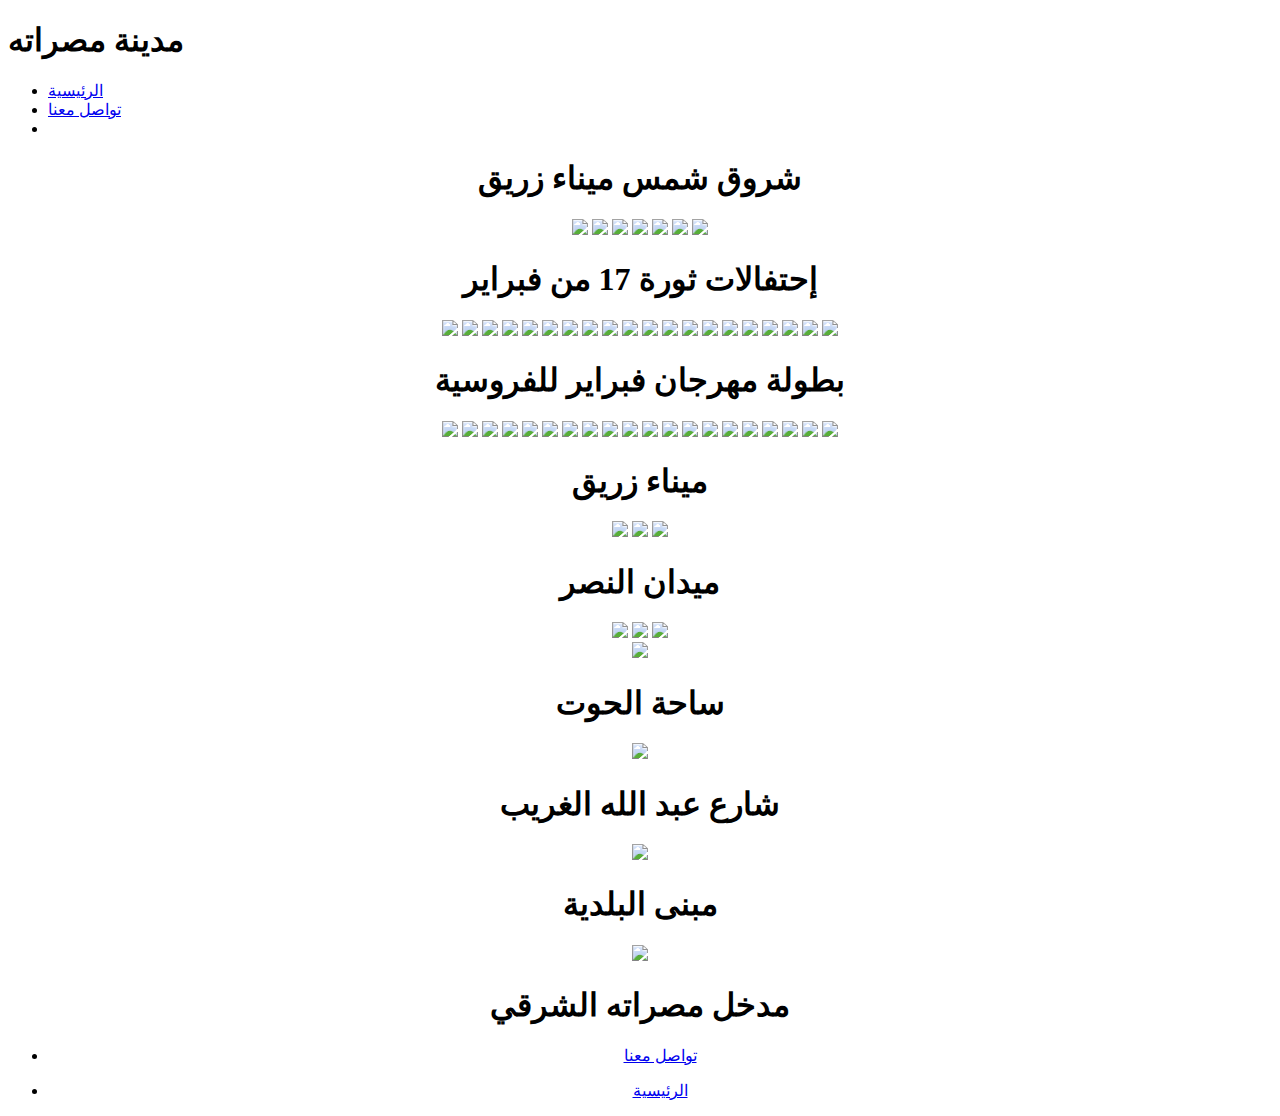
==== html/PhotoGallery.html @ b7be2415 "Update PhotoGallery.html" ====
<!DOCTYPE html>
<html lang="en">
<head>
    <meta charset="UTF-8">
    <meta http-equiv="X-UA-Compatible" content="IE=edge">
    <meta name="viewport" content="width=device-width, initial-scale=1.0">
    <title>Document</title>
    <link rel="stylesheet" href="../css/style2.css">
    <link rel="stylesheet" href="../css/all.min.css">
    <link rel="stylesheet" href="../css/lightbox.min.css">
    <script src="../js/lightbox-plus-jquery.min.js"></script>
</head>
<body>
    <div class="main">
        <nav class="navbar">
            <div class="maisrata">
                <h1>مدينة مصراته</h1>
            </div>
            <div class="nav-link">
                <ul>
                    <li><a href="../index.html">الرئيسية</a></li>
                    <li><a href="./ContactUs.html">تواصل معنا</a></li>
                    <li class="active"><a href="#" style="color: white;">معرض الصور</a></li>
                    <a href="#"><i class="fas fa-bars"></i></a>
                </ul>
            </div>
            


            <center>
            <h1 class="title">شروق شمس ميناء زريق</h1>
            <div class="galary">
                <a href="../images/Sunrise/photo1.JPG" data-lightbox="mygalary"><img src="../images/Sunrise/photo1-small.png"></a>
                <a href="../images/Sunrise/photo2.JPG" data-lightbox="mygalary"><img src="../images/Sunrise/photo2-small.png"></a>
                <a href="../images/Sunrise/photo3.JPG" data-lightbox="mygalary"><img src="../images/Sunrise/photo3-small.png"></a>
                <a href="../images/Sunrise/photo4.JPG" data-lightbox="mygalary"><img src="../images/Sunrise/photo4-small.png"></a>
                <a href="../images/Sunrise/photo5.JPG" data-lightbox="mygalary"><img src="../images/Sunrise/photo5-small.png"></a>
                <a href="../images/Sunrise/photo6.JPG" data-lightbox="mygalary"><img src="../images/Sunrise/photo6-small.png"></a>
                <a href="../images/Sunrise/photo7.JPG" data-lightbox="mygalary"><img src="../images/Sunrise/photo7-small.png"></a>

            <h1 class="title">إحتفالات ثورة 17 من فبراير</h1>
            <div class="galary">
                <a href="../images/February/photo1.JPG" data-lightbox="mygalary"><img src="../images/February/photo1-small.png"></a>
                <a href="../images/February/photo2.JPG" data-lightbox="mygalary"><img src="../images/February/photo2-small.png"></a>
                <a href="../images/February/photo3.JPG" data-lightbox="mygalary"><img src="../images/February/photo3-small.png"></a>
                <a href="../images/February/photo4.JPG" data-lightbox="mygalary"><img src="../images/February/photo4-small.png"></a>
                <a href="../images/February/photo5.JPG" data-lightbox="mygalary"><img src="../images/February/photo5-small.png"></a>
                <a href="../images/February/photo6.JPG" data-lightbox="mygalary"><img src="../images/February/photo6-small.png"></a>
                <a href="../images/February/photo7.JPG" data-lightbox="mygalary"><img src="../images/February/photo7-small.png"></a>
                <a href="../images/February/photo8.JPG" data-lightbox="mygalary"><img src="../images/February/photo8-small.png"></a>
                <a href="../images/February/photo9.JPG" data-lightbox="mygalary"><img src="../images/February/photo9.JPG"></a>
                <a href="../images/February/photo10.JPG" data-lightbox="mygalary"><img src="../images/February/photo10-small.png"></a>
                <a href="../images/February/photo11.JPG" data-lightbox="mygalary"><img src="../images/February/photo11-small.png"></a>
                <a href="../images/February/photo12.JPG" data-lightbox="mygalary"><img src="../images/February/photo12-small.png"></a>
                <a href="../images/February/photo13.JPG" data-lightbox="mygalary"><img src="../images/February/photo13-small.png"></a>
                <a href="../images/February/photo14.JPG" data-lightbox="mygalary"><img src="../images/February/photo14-small.png"></a>
                <a href="../images/February/photo15.JPG" data-lightbox="mygalary"><img src="../images/February/photo15-small.png"></a>
                <a href="../images/February/photo16.JPG" data-lightbox="mygalary"><img src="../images/February/photo16-small.png"></a>
                <a href="../images/February/photo17.JPG" data-lightbox="mygalary"><img src="../images/February/photo17-small.png"></a>
                <a href="../images/February/photo18.JPG" data-lightbox="mygalary"><img src="../images/February/photo18-small.png"></a>
                <a href="../images/February/photo19.JPG" data-lightbox="mygalary"><img src="../images/February/photo19-small.png"></a>
                <a href="../images/February/photo20.JPG" data-lightbox="mygalary"><img src="../images/February/photo20-small.png"></a>

               


            <h1 class="title">بطولة مهرجان فبراير للفروسية</h1>
            <div class="galary">
                <a href="../images/Horses/photo1.JPG" data-lightbox="mygalary"><img src="../images/Horses/photo1-small.png"></a>
                <a href="../images/Horses/photo2.JPG" data-lightbox="mygalary"><img src="../images/Horses/photo2-small.png"></a>
                <a href="../images/Horses/photo3.JPG" data-lightbox="mygalary"><img src="../images/Horses/photo3-small.png"></a>
                <a href="../images/Horses/photo4.JPG" data-lightbox="mygalary"><img src="../images/Horses/photo4-small.png"></a>
                <a href="../images/Horses/photo5.JPG" data-lightbox="mygalary"><img src="../images/Horses/photo5-small.png"></a>
                <a href="../images/Horses/photo6.JPG" data-lightbox="mygalary"><img src="../images/Horses/photo6-small.png"></a>
                <a href="../images/Horses/photo7.JPG" data-lightbox="mygalary"><img src="../images/Horses/photo7-small.png"></a>
                <a href="../images/Horses/photo8.JPG" data-lightbox="mygalary"><img src="../images/Horses/photo8-small.png"></a>
                <a href="../images/Horses/photo9.JPG" data-lightbox="mygalary"><img src="../images/Horses/photo9-small.png"></a>
                <a href="../images/Horses/photo10.JPG" data-lightbox="mygalary"><img src="../images/Horses/photo10-small.png"></a>
                <a href="../images/Horses/photo11.JPG" data-lightbox="mygalary"><img src="../images/Horses/photo11-small.png"></a>
                <a href="../images/Horses/photo12.JPG" data-lightbox="mygalary"><img src="../images/Horses/photo12-small.png"></a>
                <a href="../images/Horses/photo13.JPG" data-lightbox="mygalary"><img src="../images/Horses/photo13-small.png"></a>
                <a href="../images/Horses/photo14.JPG" data-lightbox="mygalary"><img src="../images/Horses/photo14-small.png"></a>
                <a href="../images/Horses/photo15.JPG" data-lightbox="mygalary"><img src="../images/Horses/photo15-small.png"></a>
                <a href="../images/Horses/photo16.JPG" data-lightbox="mygalary"><img src="../images/Horses/photo16-small.png"></a>
                <a href="../images/Horses/photo17.JPG" data-lightbox="mygalary"><img src="../images/Horses/photo17-small.png"></a>
                <a href="../images/Horses/photo18.JPG" data-lightbox="mygalary"><img src="../images/Horses/photo18-small.png"></a>
                <a href="../images/Horses/photo19.JPG" data-lightbox="mygalary"><img src="../images/Horses/photo19-small.png"></a>
                <a href="../images/Horses/photo10.JPG" data-lightbox="mygalary"><img src="../images/Horses/photo20-small.png"></a>
                

              


                <h1 class="title">ميناء زريق</h1>
            <div class="galary">
                <a href="../images/Zureik/photo1.JPG" data-lightbox="mygalary"><img src="../images/Zureik/photo1-small.png"></a>
                <a href="../images/Zureik/photo2.JPG" data-lightbox="mygalary"><img src="../images/Zureik/photo2-small.png"></a>
                <a href="../images/Zureik/photo3.JPG" data-lightbox="mygalary"><img src="../images/Zureik/photo3-small.png"></a>
                

                <h1 class="title">ميدان النصر</h1>
            <div class="galary">
                <a href="../images/midan alnasr/photo1.JPG" data-lightbox="mygalary"><img src="../images/midan alnasr/photo1-small.png"></a>
                <a href="../images/midan alnasr/photo2.JPG" data-lightbox="mygalary"><img src="../images/midan alnasr/photo2-small.png"></a>
                <a href="../images/midan alnasr/photo3.JPG" data-lightbox="mygalary"><img src="../images/midan alnasr/photo3-small.png"></a>
                


            <div class="galary2">
                <div class="card">
                <a href="../images/Other photos/photo1.JPG" data-lightbox="mygalary"><img src="../images/Other photos/photo1-small.png"></a>
                <h1 class="text">ساحة الحوت</h1>
                </div>
                <div class="card">
                    <a href="../images/Other photos/photo2.JPG" data-lightbox="mygalary"><img src="../images/Other photos/photo2-small.png"></a>
                <h1 class="text">شارع عبد الله الغريب</h1>
                </div>
                <div class="card">
                    <a href="../images/Other photos/photo3.JPG" data-lightbox="mygalary"><img src="../images/Other photos/photo3-small.png"></a>
                <h1 class="text">مبنى البلدية</h1>
                </div>
                <div class="card">
                <a href="../images/Other photos/photo4.JPG" data-lightbox="mygalary"><img src="../images/Other photos/photo4-small.png"></a>
                <h1 class="text">مدخل مصراته الشرقي</h1>
                </div>
                </div>
            </center>







            <center>
            <div class="hypertext">
                <ul>
                    <li>
                        <a href="./ContactUs.html">
                            <i class="fas fa-comments"></i>
                            <p>تواصل معنا</p>
                        </a>
                    </li>
                    <li>
                        <a href="../index.html">
                            <i class="fas fa-home"></i>
                            <p>الرئيسية</p>
                        </a>
                    </li>
                </ul>

            </div>
        </center>
            </div>

        </nav>

    </div>
</body>
</html>
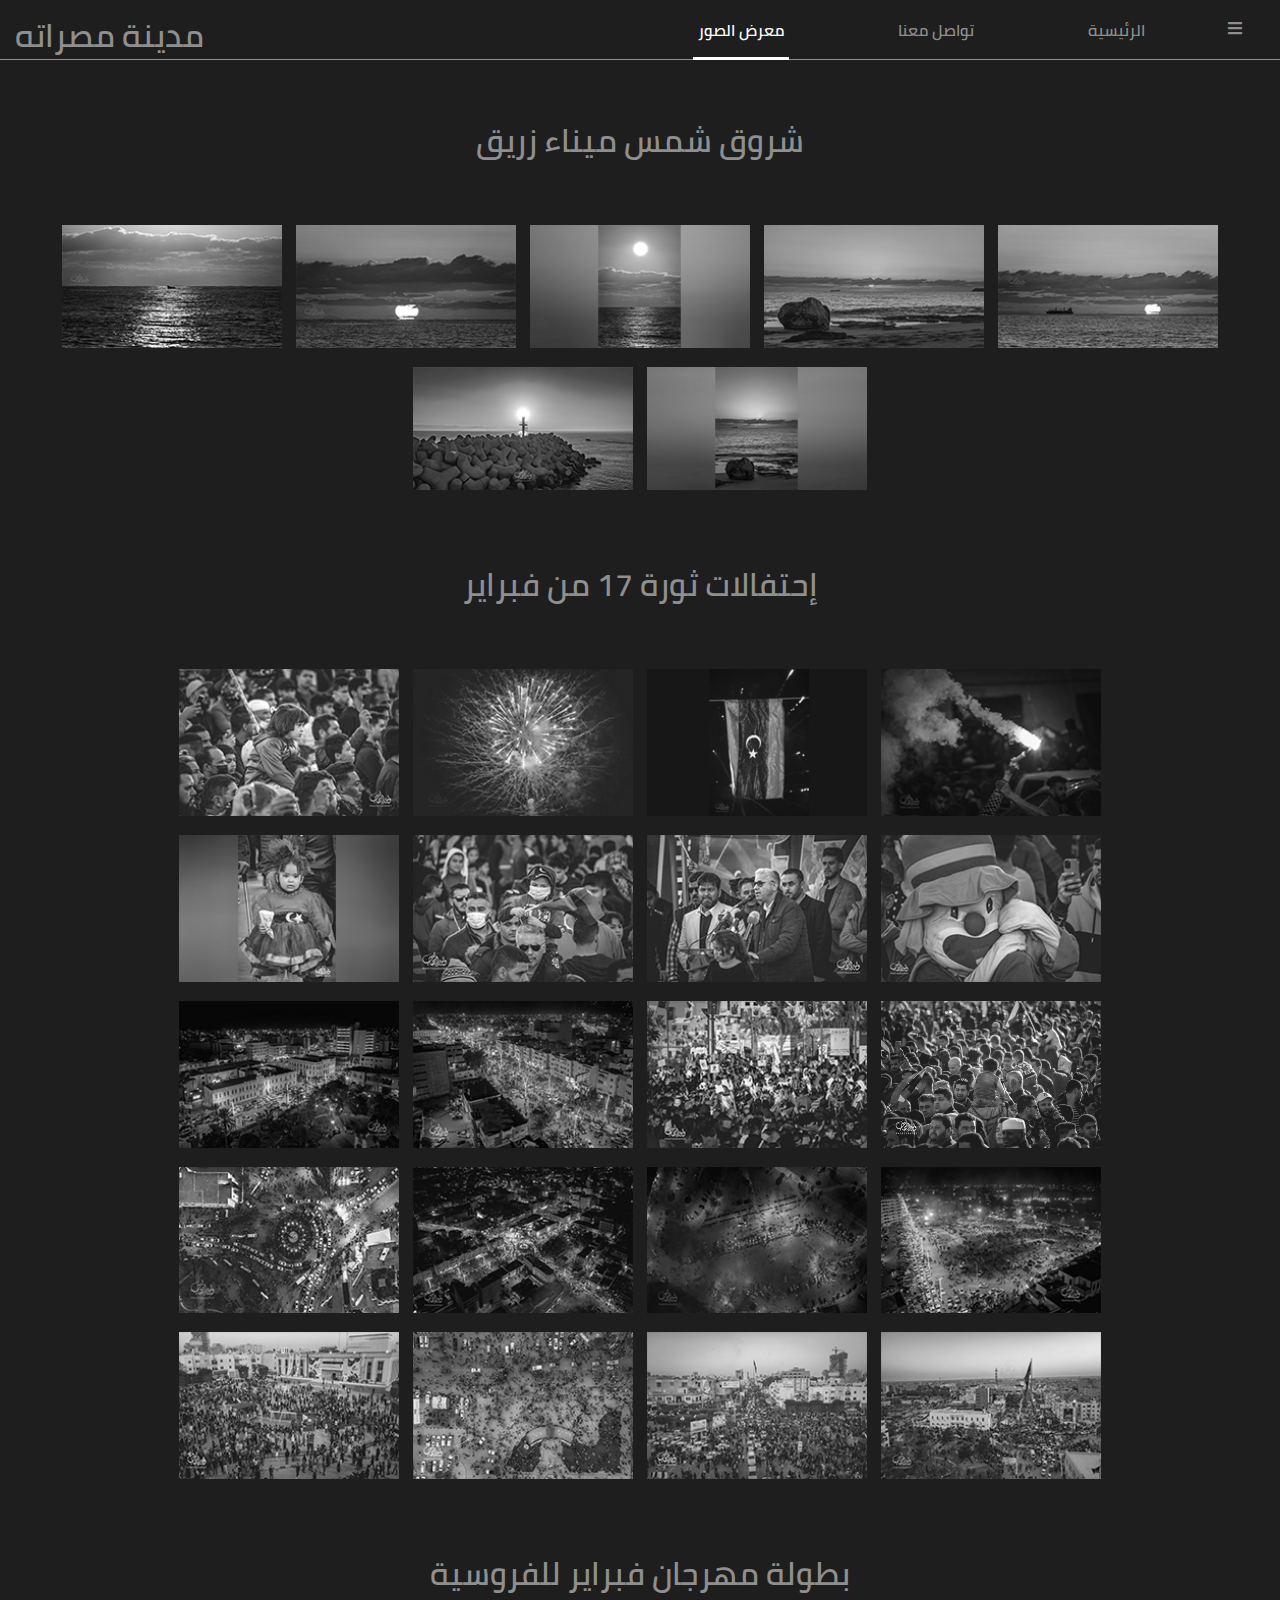
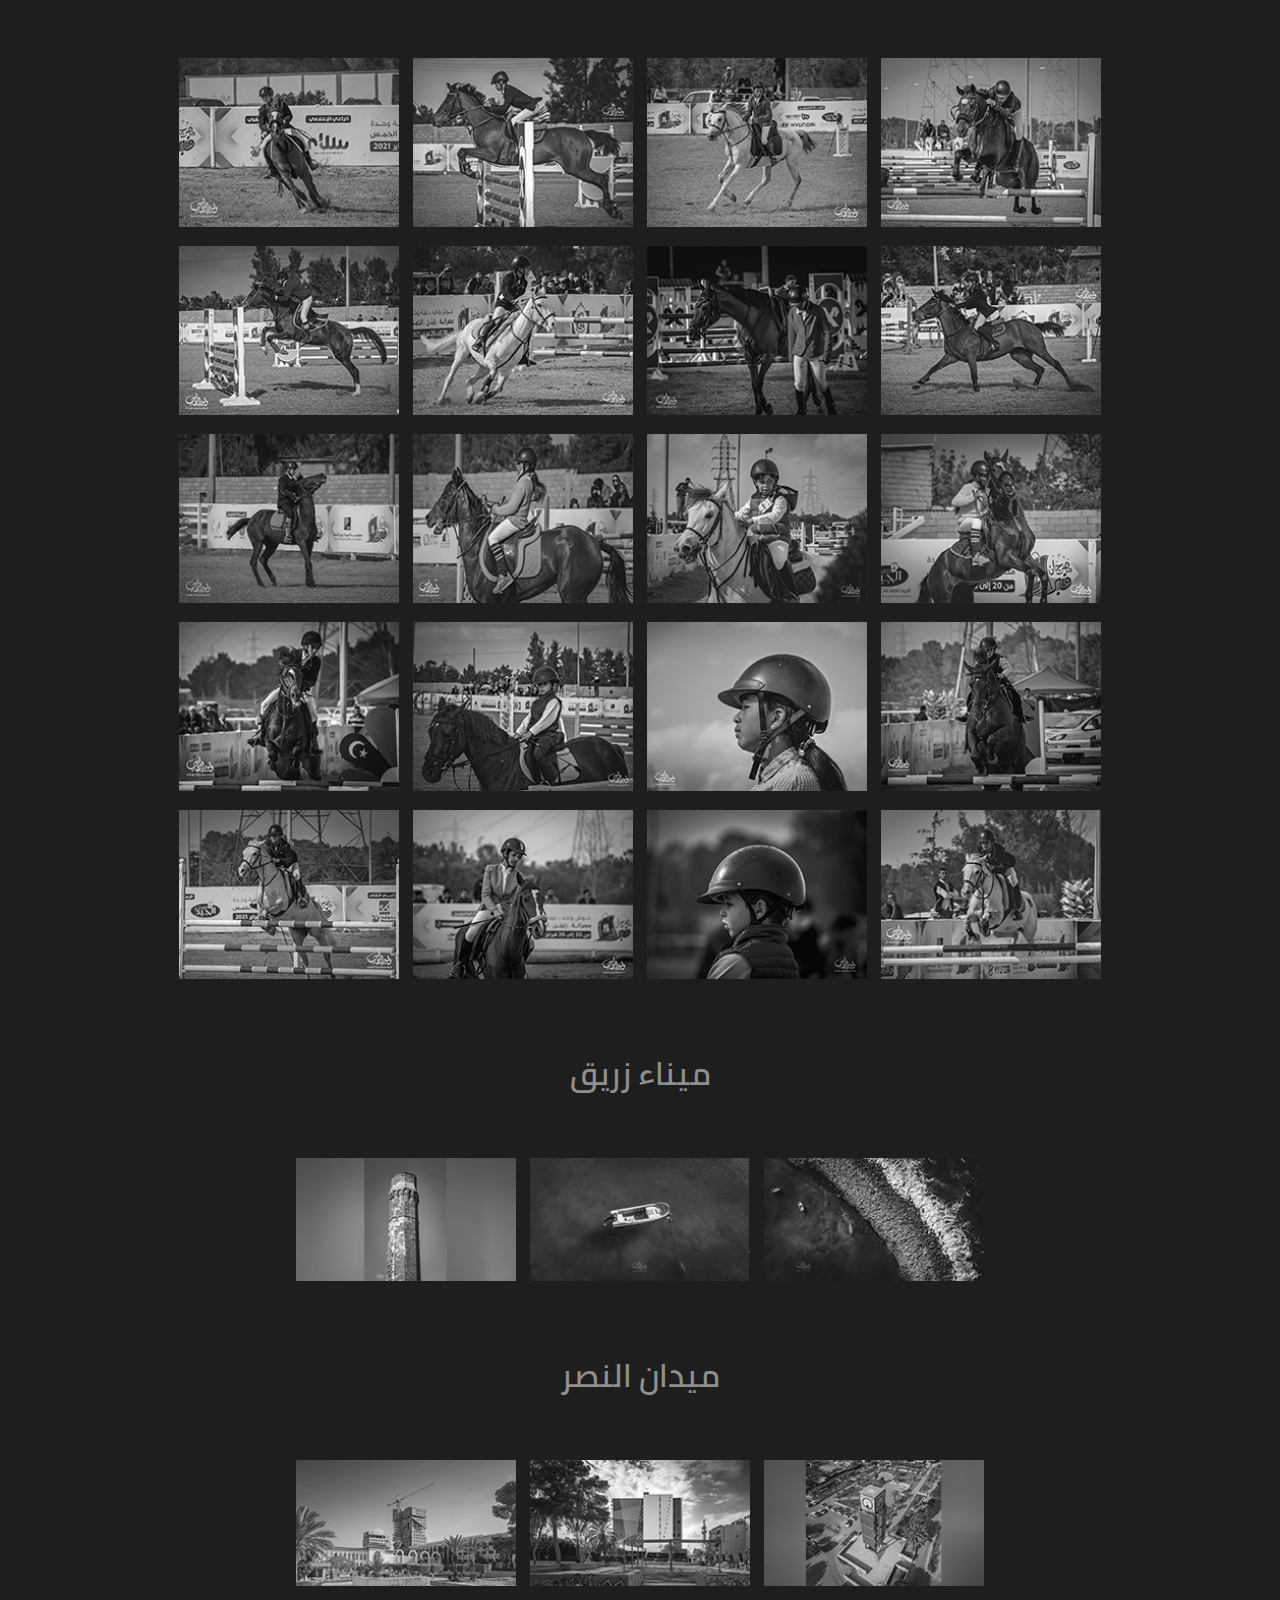
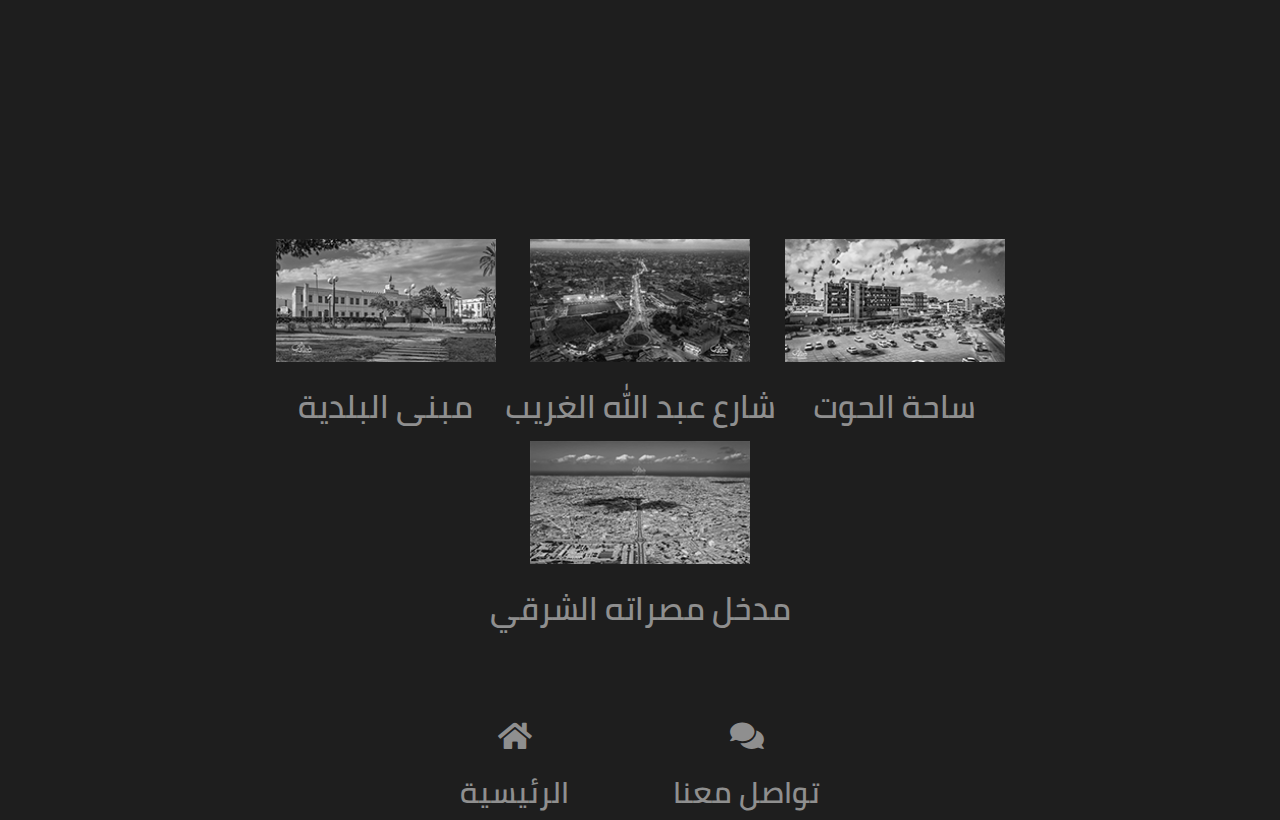
==== commit b274c7ff: "create html" ====
--- a/html/PhotoGallery.html
+++ b/html/PhotoGallery.html
@@ -18,7 +18,7 @@
             </div>
             <div class="nav-link">
                 <ul>
-                    <li><a href="../index.html">الرئيسية</a></li>
+                    <li><a href="../HomePage.html">الرئيسية</a></li>
                     <li><a href="./ContactUs.html">تواصل معنا</a></li>
                     <li class="active"><a href="#" style="color: white;">معرض الصور</a></li>
                     <a href="#"><i class="fas fa-bars"></i></a>
@@ -142,7 +142,7 @@
                         </a>
                     </li>
                     <li>
-                        <a href="../index.html">
+                        <a href="../HomePage.html">
                             <i class="fas fa-home"></i>
                             <p>الرئيسية</p>
                         </a>
@@ -157,4 +157,4 @@
 
     </div>
 </body>
-</html>
+</html>--- a/css/style2.css
+++ b/css/style2.css
@@ -0,0 +1,144 @@
+/* استيراد الخطوط وتعريفها */
+@font-face {
+    font-family: font1;
+    src: url(../fonts/Cairo-SemiBold.ttf);
+}
+
+@font-face {
+    font-family: font2;
+    src: url(../fonts/Khalid\ Art\ Bold.ttf);
+}
+
+/* اعدادات افتراضية لكل العناصر */
+
+* {
+    box-sizing: border-box;
+    margin: 0;
+    padding: 0;
+    direction: rtl;
+    font-family: font1;
+    box-sizing: border-box;
+ 
+}
+
+/* خلفية الصفحة ولون الخط الافتراضي */
+
+body{
+    background-color: #1e1e1e;
+    color: #8f8f8f;
+}
+
+
+.main{
+    position: relative;
+}
+
+.navbar{
+    width: 100%;
+    height: 60px;
+    border-bottom: 1px solid #8f8f8f;
+}
+
+.maisrata{
+    float: left;
+    margin:  5px 0 0 15px;
+    z-index: 2;
+}
+
+.nav-link{
+    flex: 1;
+}
+
+.nav-link ul li{
+    display: inline-block;
+    list-style: none;
+    padding: 15px 5px;
+    margin: 0 50px;
+    position: relative;
+    right: 80px;
+}
+
+.nav-link ul li a{
+    text-decoration: none;
+    color: #8f8f8f;
+}
+
+.nav-link ul li::after{
+content: '';
+width: 100%;
+height: 3px;
+background: transparent;
+position: absolute;
+bottom: 0;
+left: 0;
+}
+
+.nav-link ul li:hover:after{
+    background: #fff;
+}
+
+.nav-link ul li a:hover{
+   color: #fff;
+}
+
+.active::after{
+    background: #fff !important;
+}
+
+
+.fas.fa-bars{
+    color: #8f8f8f;
+    position: absolute;
+    right: 3%;
+    margin-top: 1.6%;
+}
+
+
+.galary{
+    margin: 10px 50px;
+}
+
+.galary img{
+    width: 230px;
+    padding: 5px;
+    filter: grayscale(100%);
+    transition: 1s;
+}
+
+.galary img:hover{
+    filter: grayscale(0%);
+    transform: scale(1.1);
+}
+
+.title{
+    margin: 50px 0 50px 0 ;
+}
+
+.hypertext ul li{
+    display: inline-block;
+    list-style: none;
+    margin: 0 50px;
+    font-size: 30px;
+}
+
+.hypertext{
+    margin-top: 70px;
+}
+.hypertext ul li a{
+    text-decoration: none;
+    color: #8f8f8f;
+}
+
+.hypertext ul li a:hover{
+    color: #fff;
+}
+
+
+.card{
+    display: inline-block;
+
+}
+
+.galary2{
+    margin: 30% 0 5% 0;
+}--- a/css/all.min.css
+++ b/css/all.min.css
@@ -0,0 +1,5 @@
+/*!
+ * Font Awesome Free 5.15.3 by @fontawesome - https://fontawesome.com
+ * License - https://fontawesome.com/license/free (Icons: CC BY 4.0, Fonts: SIL OFL 1.1, Code: MIT License)
+ */
+.fa,.fab,.fad,.fal,.far,.fas{-moz-osx-font-smoothing:grayscale;-webkit-font-smoothing:antialiased;display:inline-block;font-style:normal;font-variant:normal;text-rendering:auto;line-height:1}.fa-lg{font-size:1.33333em;line-height:.75em;vertical-align:-.0667em}.fa-xs{font-size:.75em}.fa-sm{font-size:.875em}.fa-1x{font-size:1em}.fa-2x{font-size:2em}.fa-3x{font-size:3em}.fa-4x{font-size:4em}.fa-5x{font-size:5em}.fa-6x{font-size:6em}.fa-7x{font-size:7em}.fa-8x{font-size:8em}.fa-9x{font-size:9em}.fa-10x{font-size:10em}.fa-fw{text-align:center;width:1.25em}.fa-ul{list-style-type:none;margin-left:2.5em;padding-left:0}.fa-ul>li{position:relative}.fa-li{left:-2em;position:absolute;text-align:center;width:2em;line-height:inherit}.fa-border{border:.08em solid #eee;border-radius:.1em;padding:.2em .25em .15em}.fa-pull-left{float:left}.fa-pull-right{float:right}.fa.fa-pull-left,.fab.fa-pull-left,.fal.fa-pull-left,.far.fa-pull-left,.fas.fa-pull-left{margin-right:.3em}.fa.fa-pull-right,.fab.fa-pull-right,.fal.fa-pull-right,.far.fa-pull-right,.fas.fa-pull-right{margin-left:.3em}.fa-spin{-webkit-animation:fa-spin 2s linear infinite;animation:fa-spin 2s linear infinite}.fa-pulse{-webkit-animation:fa-spin 1s steps(8) infinite;animation:fa-spin 1s steps(8) infinite}@-webkit-keyframes fa-spin{0%{-webkit-transform:rotate(0deg);transform:rotate(0deg)}to{-webkit-transform:rotate(1turn);transform:rotate(1turn)}}@keyframes fa-spin{0%{-webkit-transform:rotate(0deg);transform:rotate(0deg)}to{-webkit-transform:rotate(1turn);transform:rotate(1turn)}}.fa-rotate-90{-ms-filter:"progid:DXImageTransform.Microsoft.BasicImage(rotation=1)";-webkit-transform:rotate(90deg);transform:rotate(90deg)}.fa-rotate-180{-ms-filter:"progid:DXImageTransform.Microsoft.BasicImage(rotation=2)";-webkit-transform:rotate(180deg);transform:rotate(180deg)}.fa-rotate-270{-ms-filter:"progid:DXImageTransform.Microsoft.BasicImage(rotation=3)";-webkit-transform:rotate(270deg);transform:rotate(270deg)}.fa-flip-horizontal{-ms-filter:"progid:DXImageTransform.Microsoft.BasicImage(rotation=0, mirror=1)";-webkit-transform:scaleX(-1);transform:scaleX(-1)}.fa-flip-vertical{-webkit-transform:scaleY(-1);transform:scaleY(-1)}.fa-flip-both,.fa-flip-horizontal.fa-flip-vertical,.fa-flip-vertical{-ms-filter:"progid:DXImageTransform.Microsoft.BasicImage(rotation=2, mirror=1)"}.fa-flip-both,.fa-flip-horizontal.fa-flip-vertical{-webkit-transform:scale(-1);transform:scale(-1)}:root .fa-flip-both,:root .fa-flip-horizontal,:root .fa-flip-vertical,:root .fa-rotate-90,:root .fa-rotate-180,:root .fa-rotate-270{-webkit-filter:none;filter:none}.fa-stack{display:inline-block;height:2em;line-height:2em;position:relative;vertical-align:middle;width:2.5em}.fa-stack-1x,.fa-stack-2x{left:0;position:absolute;text-align:center;width:100%}.fa-stack-1x{line-height:inherit}.fa-stack-2x{font-size:2em}.fa-inverse{color:#fff}.fa-500px:before{content:"\f26e"}.fa-accessible-icon:before{content:"\f368"}.fa-accusoft:before{content:"\f369"}.fa-acquisitions-incorporated:before{content:"\f6af"}.fa-ad:before{content:"\f641"}.fa-address-book:before{content:"\f2b9"}.fa-address-card:before{content:"\f2bb"}.fa-adjust:before{content:"\f042"}.fa-adn:before{content:"\f170"}.fa-adversal:before{content:"\f36a"}.fa-affiliatetheme:before{content:"\f36b"}.fa-air-freshener:before{content:"\f5d0"}.fa-airbnb:before{content:"\f834"}.fa-algolia:before{content:"\f36c"}.fa-align-center:before{content:"\f037"}.fa-align-justify:before{content:"\f039"}.fa-align-left:before{content:"\f036"}.fa-align-right:before{content:"\f038"}.fa-alipay:before{content:"\f642"}.fa-allergies:before{content:"\f461"}.fa-amazon:before{content:"\f270"}.fa-amazon-pay:before{content:"\f42c"}.fa-ambulance:before{content:"\f0f9"}.fa-american-sign-language-interpreting:before{content:"\f2a3"}.fa-amilia:before{content:"\f36d"}.fa-anchor:before{content:"\f13d"}.fa-android:before{content:"\f17b"}.fa-angellist:before{content:"\f209"}.fa-angle-double-down:before{content:"\f103"}.fa-angle-double-left:before{content:"\f100"}.fa-angle-double-right:before{content:"\f101"}.fa-angle-double-up:before{content:"\f102"}.fa-angle-down:before{content:"\f107"}.fa-angle-left:before{content:"\f104"}.fa-angle-right:before{content:"\f105"}.fa-angle-up:before{content:"\f106"}.fa-angry:before{content:"\f556"}.fa-angrycreative:before{content:"\f36e"}.fa-angular:before{content:"\f420"}.fa-ankh:before{content:"\f644"}.fa-app-store:before{content:"\f36f"}.fa-app-store-ios:before{content:"\f370"}.fa-apper:before{content:"\f371"}.fa-apple:before{content:"\f179"}.fa-apple-alt:before{content:"\f5d1"}.fa-apple-pay:before{content:"\f415"}.fa-archive:before{content:"\f187"}.fa-archway:before{content:"\f557"}.fa-arrow-alt-circle-down:before{content:"\f358"}.fa-arrow-alt-circle-left:before{content:"\f359"}.fa-arrow-alt-circle-right:before{content:"\f35a"}.fa-arrow-alt-circle-up:before{content:"\f35b"}.fa-arrow-circle-down:before{content:"\f0ab"}.fa-arrow-circle-left:before{content:"\f0a8"}.fa-arrow-circle-right:before{content:"\f0a9"}.fa-arrow-circle-up:before{content:"\f0aa"}.fa-arrow-down:before{content:"\f063"}.fa-arrow-left:before{content:"\f060"}.fa-arrow-right:before{content:"\f061"}.fa-arrow-up:before{content:"\f062"}.fa-arrows-alt:before{content:"\f0b2"}.fa-arrows-alt-h:before{content:"\f337"}.fa-arrows-alt-v:before{content:"\f338"}.fa-artstation:before{content:"\f77a"}.fa-assistive-listening-systems:before{content:"\f2a2"}.fa-asterisk:before{content:"\f069"}.fa-asymmetrik:before{content:"\f372"}.fa-at:before{content:"\f1fa"}.fa-atlas:before{content:"\f558"}.fa-atlassian:before{content:"\f77b"}.fa-atom:before{content:"\f5d2"}.fa-audible:before{content:"\f373"}.fa-audio-description:before{content:"\f29e"}.fa-autoprefixer:before{content:"\f41c"}.fa-avianex:before{content:"\f374"}.fa-aviato:before{content:"\f421"}.fa-award:before{content:"\f559"}.fa-aws:before{content:"\f375"}.fa-baby:before{content:"\f77c"}.fa-baby-carriage:before{content:"\f77d"}.fa-backspace:before{content:"\f55a"}.fa-backward:before{content:"\f04a"}.fa-bacon:before{content:"\f7e5"}.fa-bacteria:before{content:"\e059"}.fa-bacterium:before{content:"\e05a"}.fa-bahai:before{content:"\f666"}.fa-balance-scale:before{content:"\f24e"}.fa-balance-scale-left:before{content:"\f515"}.fa-balance-scale-right:before{content:"\f516"}.fa-ban:before{content:"\f05e"}.fa-band-aid:before{content:"\f462"}.fa-bandcamp:before{content:"\f2d5"}.fa-barcode:before{content:"\f02a"}.fa-bars:before{content:"\f0c9"}.fa-baseball-ball:before{content:"\f433"}.fa-basketball-ball:before{content:"\f434"}.fa-bath:before{content:"\f2cd"}.fa-battery-empty:before{content:"\f244"}.fa-battery-full:before{content:"\f240"}.fa-battery-half:before{content:"\f242"}.fa-battery-quarter:before{content:"\f243"}.fa-battery-three-quarters:before{content:"\f241"}.fa-battle-net:before{content:"\f835"}.fa-bed:before{content:"\f236"}.fa-beer:before{content:"\f0fc"}.fa-behance:before{content:"\f1b4"}.fa-behance-square:before{content:"\f1b5"}.fa-bell:before{content:"\f0f3"}.fa-bell-slash:before{content:"\f1f6"}.fa-bezier-curve:before{content:"\f55b"}.fa-bible:before{content:"\f647"}.fa-bicycle:before{content:"\f206"}.fa-biking:before{content:"\f84a"}.fa-bimobject:before{content:"\f378"}.fa-binoculars:before{content:"\f1e5"}.fa-biohazard:before{content:"\f780"}.fa-birthday-cake:before{content:"\f1fd"}.fa-bitbucket:before{content:"\f171"}.fa-bitcoin:before{content:"\f379"}.fa-bity:before{content:"\f37a"}.fa-black-tie:before{content:"\f27e"}.fa-blackberry:before{content:"\f37b"}.fa-blender:before{content:"\f517"}.fa-blender-phone:before{content:"\f6b6"}.fa-blind:before{content:"\f29d"}.fa-blog:before{content:"\f781"}.fa-blogger:before{content:"\f37c"}.fa-blogger-b:before{content:"\f37d"}.fa-bluetooth:before{content:"\f293"}.fa-bluetooth-b:before{content:"\f294"}.fa-bold:before{content:"\f032"}.fa-bolt:before{content:"\f0e7"}.fa-bomb:before{content:"\f1e2"}.fa-bone:before{content:"\f5d7"}.fa-bong:before{content:"\f55c"}.fa-book:before{content:"\f02d"}.fa-book-dead:before{content:"\f6b7"}.fa-book-medical:before{content:"\f7e6"}.fa-book-open:before{content:"\f518"}.fa-book-reader:before{content:"\f5da"}.fa-bookmark:before{content:"\f02e"}.fa-bootstrap:before{content:"\f836"}.fa-border-all:before{content:"\f84c"}.fa-border-none:before{content:"\f850"}.fa-border-style:before{content:"\f853"}.fa-bowling-ball:before{content:"\f436"}.fa-box:before{content:"\f466"}.fa-box-open:before{content:"\f49e"}.fa-box-tissue:before{content:"\e05b"}.fa-boxes:before{content:"\f468"}.fa-braille:before{content:"\f2a1"}.fa-brain:before{content:"\f5dc"}.fa-bread-slice:before{content:"\f7ec"}.fa-briefcase:before{content:"\f0b1"}.fa-briefcase-medical:before{content:"\f469"}.fa-broadcast-tower:before{content:"\f519"}.fa-broom:before{content:"\f51a"}.fa-brush:before{content:"\f55d"}.fa-btc:before{content:"\f15a"}.fa-buffer:before{content:"\f837"}.fa-bug:before{content:"\f188"}.fa-building:before{content:"\f1ad"}.fa-bullhorn:before{content:"\f0a1"}.fa-bullseye:before{content:"\f140"}.fa-burn:before{content:"\f46a"}.fa-buromobelexperte:before{content:"\f37f"}.fa-bus:before{content:"\f207"}.fa-bus-alt:before{content:"\f55e"}.fa-business-time:before{content:"\f64a"}.fa-buy-n-large:before{content:"\f8a6"}.fa-buysellads:before{content:"\f20d"}.fa-calculator:before{content:"\f1ec"}.fa-calendar:before{content:"\f133"}.fa-calendar-alt:before{content:"\f073"}.fa-calendar-check:before{content:"\f274"}.fa-calendar-day:before{content:"\f783"}.fa-calendar-minus:before{content:"\f272"}.fa-calendar-plus:before{content:"\f271"}.fa-calendar-times:before{content:"\f273"}.fa-calendar-week:before{content:"\f784"}.fa-camera:before{content:"\f030"}.fa-camera-retro:before{content:"\f083"}.fa-campground:before{content:"\f6bb"}.fa-canadian-maple-leaf:before{content:"\f785"}.fa-candy-cane:before{content:"\f786"}.fa-cannabis:before{content:"\f55f"}.fa-capsules:before{content:"\f46b"}.fa-car:before{content:"\f1b9"}.fa-car-alt:before{content:"\f5de"}.fa-car-battery:before{content:"\f5df"}.fa-car-crash:before{content:"\f5e1"}.fa-car-side:before{content:"\f5e4"}.fa-caravan:before{content:"\f8ff"}.fa-caret-down:before{content:"\f0d7"}.fa-caret-left:before{content:"\f0d9"}.fa-caret-right:before{content:"\f0da"}.fa-caret-square-down:before{content:"\f150"}.fa-caret-square-left:before{content:"\f191"}.fa-caret-square-right:before{content:"\f152"}.fa-caret-square-up:before{content:"\f151"}.fa-caret-up:before{content:"\f0d8"}.fa-carrot:before{content:"\f787"}.fa-cart-arrow-down:before{content:"\f218"}.fa-cart-plus:before{content:"\f217"}.fa-cash-register:before{content:"\f788"}.fa-cat:before{content:"\f6be"}.fa-cc-amazon-pay:before{content:"\f42d"}.fa-cc-amex:before{content:"\f1f3"}.fa-cc-apple-pay:before{content:"\f416"}.fa-cc-diners-club:before{content:"\f24c"}.fa-cc-discover:before{content:"\f1f2"}.fa-cc-jcb:before{content:"\f24b"}.fa-cc-mastercard:before{content:"\f1f1"}.fa-cc-paypal:before{content:"\f1f4"}.fa-cc-stripe:before{content:"\f1f5"}.fa-cc-visa:before{content:"\f1f0"}.fa-centercode:before{content:"\f380"}.fa-centos:before{content:"\f789"}.fa-certificate:before{content:"\f0a3"}.fa-chair:before{content:"\f6c0"}.fa-chalkboard:before{content:"\f51b"}.fa-chalkboard-teacher:before{content:"\f51c"}.fa-charging-station:before{content:"\f5e7"}.fa-chart-area:before{content:"\f1fe"}.fa-chart-bar:before{content:"\f080"}.fa-chart-line:before{content:"\f201"}.fa-chart-pie:before{content:"\f200"}.fa-check:before{content:"\f00c"}.fa-check-circle:before{content:"\f058"}.fa-check-double:before{content:"\f560"}.fa-check-square:before{content:"\f14a"}.fa-cheese:before{content:"\f7ef"}.fa-chess:before{content:"\f439"}.fa-chess-bishop:before{content:"\f43a"}.fa-chess-board:before{content:"\f43c"}.fa-chess-king:before{content:"\f43f"}.fa-chess-knight:before{content:"\f441"}.fa-chess-pawn:before{content:"\f443"}.fa-chess-queen:before{content:"\f445"}.fa-chess-rook:before{content:"\f447"}.fa-chevron-circle-down:before{content:"\f13a"}.fa-chevron-circle-left:before{content:"\f137"}.fa-chevron-circle-right:before{content:"\f138"}.fa-chevron-circle-up:before{content:"\f139"}.fa-chevron-down:before{content:"\f078"}.fa-chevron-left:before{content:"\f053"}.fa-chevron-right:before{content:"\f054"}.fa-chevron-up:before{content:"\f077"}.fa-child:before{content:"\f1ae"}.fa-chrome:before{content:"\f268"}.fa-chromecast:before{content:"\f838"}.fa-church:before{content:"\f51d"}.fa-circle:before{content:"\f111"}.fa-circle-notch:before{content:"\f1ce"}.fa-city:before{content:"\f64f"}.fa-clinic-medical:before{content:"\f7f2"}.fa-clipboard:before{content:"\f328"}.fa-clipboard-check:before{content:"\f46c"}.fa-clipboard-list:before{content:"\f46d"}.fa-clock:before{content:"\f017"}.fa-clone:before{content:"\f24d"}.fa-closed-captioning:before{content:"\f20a"}.fa-cloud:before{content:"\f0c2"}.fa-cloud-download-alt:before{content:"\f381"}.fa-cloud-meatball:before{content:"\f73b"}.fa-cloud-moon:before{content:"\f6c3"}.fa-cloud-moon-rain:before{content:"\f73c"}.fa-cloud-rain:before{content:"\f73d"}.fa-cloud-showers-heavy:before{content:"\f740"}.fa-cloud-sun:before{content:"\f6c4"}.fa-cloud-sun-rain:before{content:"\f743"}.fa-cloud-upload-alt:before{content:"\f382"}.fa-cloudflare:before{content:"\e07d"}.fa-cloudscale:before{content:"\f383"}.fa-cloudsmith:before{content:"\f384"}.fa-cloudversify:before{content:"\f385"}.fa-cocktail:before{content:"\f561"}.fa-code:before{content:"\f121"}.fa-code-branch:before{content:"\f126"}.fa-codepen:before{content:"\f1cb"}.fa-codiepie:before{content:"\f284"}.fa-coffee:before{content:"\f0f4"}.fa-cog:before{content:"\f013"}.fa-cogs:before{content:"\f085"}.fa-coins:before{content:"\f51e"}.fa-columns:before{content:"\f0db"}.fa-comment:before{content:"\f075"}.fa-comment-alt:before{content:"\f27a"}.fa-comment-dollar:before{content:"\f651"}.fa-comment-dots:before{content:"\f4ad"}.fa-comment-medical:before{content:"\f7f5"}.fa-comment-slash:before{content:"\f4b3"}.fa-comments:before{content:"\f086"}.fa-comments-dollar:before{content:"\f653"}.fa-compact-disc:before{content:"\f51f"}.fa-compass:before{content:"\f14e"}.fa-compress:before{content:"\f066"}.fa-compress-alt:before{content:"\f422"}.fa-compress-arrows-alt:before{content:"\f78c"}.fa-concierge-bell:before{content:"\f562"}.fa-confluence:before{content:"\f78d"}.fa-connectdevelop:before{content:"\f20e"}.fa-contao:before{content:"\f26d"}.fa-cookie:before{content:"\f563"}.fa-cookie-bite:before{content:"\f564"}.fa-copy:before{content:"\f0c5"}.fa-copyright:before{content:"\f1f9"}.fa-cotton-bureau:before{content:"\f89e"}.fa-couch:before{content:"\f4b8"}.fa-cpanel:before{content:"\f388"}.fa-creative-commons:before{content:"\f25e"}.fa-creative-commons-by:before{content:"\f4e7"}.fa-creative-commons-nc:before{content:"\f4e8"}.fa-creative-commons-nc-eu:before{content:"\f4e9"}.fa-creative-commons-nc-jp:before{content:"\f4ea"}.fa-creative-commons-nd:before{content:"\f4eb"}.fa-creative-commons-pd:before{content:"\f4ec"}.fa-creative-commons-pd-alt:before{content:"\f4ed"}.fa-creative-commons-remix:before{content:"\f4ee"}.fa-creative-commons-sa:before{content:"\f4ef"}.fa-creative-commons-sampling:before{content:"\f4f0"}.fa-creative-commons-sampling-plus:before{content:"\f4f1"}.fa-creative-commons-share:before{content:"\f4f2"}.fa-creative-commons-zero:before{content:"\f4f3"}.fa-credit-card:before{content:"\f09d"}.fa-critical-role:before{content:"\f6c9"}.fa-crop:before{content:"\f125"}.fa-crop-alt:before{content:"\f565"}.fa-cross:before{content:"\f654"}.fa-crosshairs:before{content:"\f05b"}.fa-crow:before{content:"\f520"}.fa-crown:before{content:"\f521"}.fa-crutch:before{content:"\f7f7"}.fa-css3:before{content:"\f13c"}.fa-css3-alt:before{content:"\f38b"}.fa-cube:before{content:"\f1b2"}.fa-cubes:before{content:"\f1b3"}.fa-cut:before{content:"\f0c4"}.fa-cuttlefish:before{content:"\f38c"}.fa-d-and-d:before{content:"\f38d"}.fa-d-and-d-beyond:before{content:"\f6ca"}.fa-dailymotion:before{content:"\e052"}.fa-dashcube:before{content:"\f210"}.fa-database:before{content:"\f1c0"}.fa-deaf:before{content:"\f2a4"}.fa-deezer:before{content:"\e077"}.fa-delicious:before{content:"\f1a5"}.fa-democrat:before{content:"\f747"}.fa-deploydog:before{content:"\f38e"}.fa-deskpro:before{content:"\f38f"}.fa-desktop:before{content:"\f108"}.fa-dev:before{content:"\f6cc"}.fa-deviantart:before{content:"\f1bd"}.fa-dharmachakra:before{content:"\f655"}.fa-dhl:before{content:"\f790"}.fa-diagnoses:before{content:"\f470"}.fa-diaspora:before{content:"\f791"}.fa-dice:before{content:"\f522"}.fa-dice-d20:before{content:"\f6cf"}.fa-dice-d6:before{content:"\f6d1"}.fa-dice-five:before{content:"\f523"}.fa-dice-four:before{content:"\f524"}.fa-dice-one:before{content:"\f525"}.fa-dice-six:before{content:"\f526"}.fa-dice-three:before{content:"\f527"}.fa-dice-two:before{content:"\f528"}.fa-digg:before{content:"\f1a6"}.fa-digital-ocean:before{content:"\f391"}.fa-digital-tachograph:before{content:"\f566"}.fa-directions:before{content:"\f5eb"}.fa-discord:before{content:"\f392"}.fa-discourse:before{content:"\f393"}.fa-disease:before{content:"\f7fa"}.fa-divide:before{content:"\f529"}.fa-dizzy:before{content:"\f567"}.fa-dna:before{content:"\f471"}.fa-dochub:before{content:"\f394"}.fa-docker:before{content:"\f395"}.fa-dog:before{content:"\f6d3"}.fa-dollar-sign:before{content:"\f155"}.fa-dolly:before{content:"\f472"}.fa-dolly-flatbed:before{content:"\f474"}.fa-donate:before{content:"\f4b9"}.fa-door-closed:before{content:"\f52a"}.fa-door-open:before{content:"\f52b"}.fa-dot-circle:before{content:"\f192"}.fa-dove:before{content:"\f4ba"}.fa-download:before{content:"\f019"}.fa-draft2digital:before{content:"\f396"}.fa-drafting-compass:before{content:"\f568"}.fa-dragon:before{content:"\f6d5"}.fa-draw-polygon:before{content:"\f5ee"}.fa-dribbble:before{content:"\f17d"}.fa-dribbble-square:before{content:"\f397"}.fa-dropbox:before{content:"\f16b"}.fa-drum:before{content:"\f569"}.fa-drum-steelpan:before{content:"\f56a"}.fa-drumstick-bite:before{content:"\f6d7"}.fa-drupal:before{content:"\f1a9"}.fa-dumbbell:before{content:"\f44b"}.fa-dumpster:before{content:"\f793"}.fa-dumpster-fire:before{content:"\f794"}.fa-dungeon:before{content:"\f6d9"}.fa-dyalog:before{content:"\f399"}.fa-earlybirds:before{content:"\f39a"}.fa-ebay:before{content:"\f4f4"}.fa-edge:before{content:"\f282"}.fa-edge-legacy:before{content:"\e078"}.fa-edit:before{content:"\f044"}.fa-egg:before{content:"\f7fb"}.fa-eject:before{content:"\f052"}.fa-elementor:before{content:"\f430"}.fa-ellipsis-h:before{content:"\f141"}.fa-ellipsis-v:before{content:"\f142"}.fa-ello:before{content:"\f5f1"}.fa-ember:before{content:"\f423"}.fa-empire:before{content:"\f1d1"}.fa-envelope:before{content:"\f0e0"}.fa-envelope-open:before{content:"\f2b6"}.fa-envelope-open-text:before{content:"\f658"}.fa-envelope-square:before{content:"\f199"}.fa-envira:before{content:"\f299"}.fa-equals:before{content:"\f52c"}.fa-eraser:before{content:"\f12d"}.fa-erlang:before{content:"\f39d"}.fa-ethereum:before{content:"\f42e"}.fa-ethernet:before{content:"\f796"}.fa-etsy:before{content:"\f2d7"}.fa-euro-sign:before{content:"\f153"}.fa-evernote:before{content:"\f839"}.fa-exchange-alt:before{content:"\f362"}.fa-exclamation:before{content:"\f12a"}.fa-exclamation-circle:before{content:"\f06a"}.fa-exclamation-triangle:before{content:"\f071"}.fa-expand:before{content:"\f065"}.fa-expand-alt:before{content:"\f424"}.fa-expand-arrows-alt:before{content:"\f31e"}.fa-expeditedssl:before{content:"\f23e"}.fa-external-link-alt:before{content:"\f35d"}.fa-external-link-square-alt:before{content:"\f360"}.fa-eye:before{content:"\f06e"}.fa-eye-dropper:before{content:"\f1fb"}.fa-eye-slash:before{content:"\f070"}.fa-facebook:before{content:"\f09a"}.fa-facebook-f:before{content:"\f39e"}.fa-facebook-messenger:before{content:"\f39f"}.fa-facebook-square:before{content:"\f082"}.fa-fan:before{content:"\f863"}.fa-fantasy-flight-games:before{content:"\f6dc"}.fa-fast-backward:before{content:"\f049"}.fa-fast-forward:before{content:"\f050"}.fa-faucet:before{content:"\e005"}.fa-fax:before{content:"\f1ac"}.fa-feather:before{content:"\f52d"}.fa-feather-alt:before{content:"\f56b"}.fa-fedex:before{content:"\f797"}.fa-fedora:before{content:"\f798"}.fa-female:before{content:"\f182"}.fa-fighter-jet:before{content:"\f0fb"}.fa-figma:before{content:"\f799"}.fa-file:before{content:"\f15b"}.fa-file-alt:before{content:"\f15c"}.fa-file-archive:before{content:"\f1c6"}.fa-file-audio:before{content:"\f1c7"}.fa-file-code:before{content:"\f1c9"}.fa-file-contract:before{content:"\f56c"}.fa-file-csv:before{content:"\f6dd"}.fa-file-download:before{content:"\f56d"}.fa-file-excel:before{content:"\f1c3"}.fa-file-export:before{content:"\f56e"}.fa-file-image:before{content:"\f1c5"}.fa-file-import:before{content:"\f56f"}.fa-file-invoice:before{content:"\f570"}.fa-file-invoice-dollar:before{content:"\f571"}.fa-file-medical:before{content:"\f477"}.fa-file-medical-alt:before{content:"\f478"}.fa-file-pdf:before{content:"\f1c1"}.fa-file-powerpoint:before{content:"\f1c4"}.fa-file-prescription:before{content:"\f572"}.fa-file-signature:before{content:"\f573"}.fa-file-upload:before{content:"\f574"}.fa-file-video:before{content:"\f1c8"}.fa-file-word:before{content:"\f1c2"}.fa-fill:before{content:"\f575"}.fa-fill-drip:before{content:"\f576"}.fa-film:before{content:"\f008"}.fa-filter:before{content:"\f0b0"}.fa-fingerprint:before{content:"\f577"}.fa-fire:before{content:"\f06d"}.fa-fire-alt:before{content:"\f7e4"}.fa-fire-extinguisher:before{content:"\f134"}.fa-firefox:before{content:"\f269"}.fa-firefox-browser:before{content:"\e007"}.fa-first-aid:before{content:"\f479"}.fa-first-order:before{content:"\f2b0"}.fa-first-order-alt:before{content:"\f50a"}.fa-firstdraft:before{content:"\f3a1"}.fa-fish:before{content:"\f578"}.fa-fist-raised:before{content:"\f6de"}.fa-flag:before{content:"\f024"}.fa-flag-checkered:before{content:"\f11e"}.fa-flag-usa:before{content:"\f74d"}.fa-flask:before{content:"\f0c3"}.fa-flickr:before{content:"\f16e"}.fa-flipboard:before{content:"\f44d"}.fa-flushed:before{content:"\f579"}.fa-fly:before{content:"\f417"}.fa-folder:before{content:"\f07b"}.fa-folder-minus:before{content:"\f65d"}.fa-folder-open:before{content:"\f07c"}.fa-folder-plus:before{content:"\f65e"}.fa-font:before{content:"\f031"}.fa-font-awesome:before{content:"\f2b4"}.fa-font-awesome-alt:before{content:"\f35c"}.fa-font-awesome-flag:before{content:"\f425"}.fa-font-awesome-logo-full:before{content:"\f4e6"}.fa-fonticons:before{content:"\f280"}.fa-fonticons-fi:before{content:"\f3a2"}.fa-football-ball:before{content:"\f44e"}.fa-fort-awesome:before{content:"\f286"}.fa-fort-awesome-alt:before{content:"\f3a3"}.fa-forumbee:before{content:"\f211"}.fa-forward:before{content:"\f04e"}.fa-foursquare:before{content:"\f180"}.fa-free-code-camp:before{content:"\f2c5"}.fa-freebsd:before{content:"\f3a4"}.fa-frog:before{content:"\f52e"}.fa-frown:before{content:"\f119"}.fa-frown-open:before{content:"\f57a"}.fa-fulcrum:before{content:"\f50b"}.fa-funnel-dollar:before{content:"\f662"}.fa-futbol:before{content:"\f1e3"}.fa-galactic-republic:before{content:"\f50c"}.fa-galactic-senate:before{content:"\f50d"}.fa-gamepad:before{content:"\f11b"}.fa-gas-pump:before{content:"\f52f"}.fa-gavel:before{content:"\f0e3"}.fa-gem:before{content:"\f3a5"}.fa-genderless:before{content:"\f22d"}.fa-get-pocket:before{content:"\f265"}.fa-gg:before{content:"\f260"}.fa-gg-circle:before{content:"\f261"}.fa-ghost:before{content:"\f6e2"}.fa-gift:before{content:"\f06b"}.fa-gifts:before{content:"\f79c"}.fa-git:before{content:"\f1d3"}.fa-git-alt:before{content:"\f841"}.fa-git-square:before{content:"\f1d2"}.fa-github:before{content:"\f09b"}.fa-github-alt:before{content:"\f113"}.fa-github-square:before{content:"\f092"}.fa-gitkraken:before{content:"\f3a6"}.fa-gitlab:before{content:"\f296"}.fa-gitter:before{content:"\f426"}.fa-glass-cheers:before{content:"\f79f"}.fa-glass-martini:before{content:"\f000"}.fa-glass-martini-alt:before{content:"\f57b"}.fa-glass-whiskey:before{content:"\f7a0"}.fa-glasses:before{content:"\f530"}.fa-glide:before{content:"\f2a5"}.fa-glide-g:before{content:"\f2a6"}.fa-globe:before{content:"\f0ac"}.fa-globe-africa:before{content:"\f57c"}.fa-globe-americas:before{content:"\f57d"}.fa-globe-asia:before{content:"\f57e"}.fa-globe-europe:before{content:"\f7a2"}.fa-gofore:before{content:"\f3a7"}.fa-golf-ball:before{content:"\f450"}.fa-goodreads:before{content:"\f3a8"}.fa-goodreads-g:before{content:"\f3a9"}.fa-google:before{content:"\f1a0"}.fa-google-drive:before{content:"\f3aa"}.fa-google-pay:before{content:"\e079"}.fa-google-play:before{content:"\f3ab"}.fa-google-plus:before{content:"\f2b3"}.fa-google-plus-g:before{content:"\f0d5"}.fa-google-plus-square:before{content:"\f0d4"}.fa-google-wallet:before{content:"\f1ee"}.fa-gopuram:before{content:"\f664"}.fa-graduation-cap:before{content:"\f19d"}.fa-gratipay:before{content:"\f184"}.fa-grav:before{content:"\f2d6"}.fa-greater-than:before{content:"\f531"}.fa-greater-than-equal:before{content:"\f532"}.fa-grimace:before{content:"\f57f"}.fa-grin:before{content:"\f580"}.fa-grin-alt:before{content:"\f581"}.fa-grin-beam:before{content:"\f582"}.fa-grin-beam-sweat:before{content:"\f583"}.fa-grin-hearts:before{content:"\f584"}.fa-grin-squint:before{content:"\f585"}.fa-grin-squint-tears:before{content:"\f586"}.fa-grin-stars:before{content:"\f587"}.fa-grin-tears:before{content:"\f588"}.fa-grin-tongue:before{content:"\f589"}.fa-grin-tongue-squint:before{content:"\f58a"}.fa-grin-tongue-wink:before{content:"\f58b"}.fa-grin-wink:before{content:"\f58c"}.fa-grip-horizontal:before{content:"\f58d"}.fa-grip-lines:before{content:"\f7a4"}.fa-grip-lines-vertical:before{content:"\f7a5"}.fa-grip-vertical:before{content:"\f58e"}.fa-gripfire:before{content:"\f3ac"}.fa-grunt:before{content:"\f3ad"}.fa-guilded:before{content:"\e07e"}.fa-guitar:before{content:"\f7a6"}.fa-gulp:before{content:"\f3ae"}.fa-h-square:before{content:"\f0fd"}.fa-hacker-news:before{content:"\f1d4"}.fa-hacker-news-square:before{content:"\f3af"}.fa-hackerrank:before{content:"\f5f7"}.fa-hamburger:before{content:"\f805"}.fa-hammer:before{content:"\f6e3"}.fa-hamsa:before{content:"\f665"}.fa-hand-holding:before{content:"\f4bd"}.fa-hand-holding-heart:before{content:"\f4be"}.fa-hand-holding-medical:before{content:"\e05c"}.fa-hand-holding-usd:before{content:"\f4c0"}.fa-hand-holding-water:before{content:"\f4c1"}.fa-hand-lizard:before{content:"\f258"}.fa-hand-middle-finger:before{content:"\f806"}.fa-hand-paper:before{content:"\f256"}.fa-hand-peace:before{content:"\f25b"}.fa-hand-point-down:before{content:"\f0a7"}.fa-hand-point-left:before{content:"\f0a5"}.fa-hand-point-right:before{content:"\f0a4"}.fa-hand-point-up:before{content:"\f0a6"}.fa-hand-pointer:before{content:"\f25a"}.fa-hand-rock:before{content:"\f255"}.fa-hand-scissors:before{content:"\f257"}.fa-hand-sparkles:before{content:"\e05d"}.fa-hand-spock:before{content:"\f259"}.fa-hands:before{content:"\f4c2"}.fa-hands-helping:before{content:"\f4c4"}.fa-hands-wash:before{content:"\e05e"}.fa-handshake:before{content:"\f2b5"}.fa-handshake-alt-slash:before{content:"\e05f"}.fa-handshake-slash:before{content:"\e060"}.fa-hanukiah:before{content:"\f6e6"}.fa-hard-hat:before{content:"\f807"}.fa-hashtag:before{content:"\f292"}.fa-hat-cowboy:before{content:"\f8c0"}.fa-hat-cowboy-side:before{content:"\f8c1"}.fa-hat-wizard:before{content:"\f6e8"}.fa-hdd:before{content:"\f0a0"}.fa-head-side-cough:before{content:"\e061"}.fa-head-side-cough-slash:before{content:"\e062"}.fa-head-side-mask:before{content:"\e063"}.fa-head-side-virus:before{content:"\e064"}.fa-heading:before{content:"\f1dc"}.fa-headphones:before{content:"\f025"}.fa-headphones-alt:before{content:"\f58f"}.fa-headset:before{content:"\f590"}.fa-heart:before{content:"\f004"}.fa-heart-broken:before{content:"\f7a9"}.fa-heartbeat:before{content:"\f21e"}.fa-helicopter:before{content:"\f533"}.fa-highlighter:before{content:"\f591"}.fa-hiking:before{content:"\f6ec"}.fa-hippo:before{content:"\f6ed"}.fa-hips:before{content:"\f452"}.fa-hire-a-helper:before{content:"\f3b0"}.fa-history:before{content:"\f1da"}.fa-hive:before{content:"\e07f"}.fa-hockey-puck:before{content:"\f453"}.fa-holly-berry:before{content:"\f7aa"}.fa-home:before{content:"\f015"}.fa-hooli:before{content:"\f427"}.fa-hornbill:before{content:"\f592"}.fa-horse:before{content:"\f6f0"}.fa-horse-head:before{content:"\f7ab"}.fa-hospital:before{content:"\f0f8"}.fa-hospital-alt:before{content:"\f47d"}.fa-hospital-symbol:before{content:"\f47e"}.fa-hospital-user:before{content:"\f80d"}.fa-hot-tub:before{content:"\f593"}.fa-hotdog:before{content:"\f80f"}.fa-hotel:before{content:"\f594"}.fa-hotjar:before{content:"\f3b1"}.fa-hourglass:before{content:"\f254"}.fa-hourglass-end:before{content:"\f253"}.fa-hourglass-half:before{content:"\f252"}.fa-hourglass-start:before{content:"\f251"}.fa-house-damage:before{content:"\f6f1"}.fa-house-user:before{content:"\e065"}.fa-houzz:before{content:"\f27c"}.fa-hryvnia:before{content:"\f6f2"}.fa-html5:before{content:"\f13b"}.fa-hubspot:before{content:"\f3b2"}.fa-i-cursor:before{content:"\f246"}.fa-ice-cream:before{content:"\f810"}.fa-icicles:before{content:"\f7ad"}.fa-icons:before{content:"\f86d"}.fa-id-badge:before{content:"\f2c1"}.fa-id-card:before{content:"\f2c2"}.fa-id-card-alt:before{content:"\f47f"}.fa-ideal:before{content:"\e013"}.fa-igloo:before{content:"\f7ae"}.fa-image:before{content:"\f03e"}.fa-images:before{content:"\f302"}.fa-imdb:before{content:"\f2d8"}.fa-inbox:before{content:"\f01c"}.fa-indent:before{content:"\f03c"}.fa-industry:before{content:"\f275"}.fa-infinity:before{content:"\f534"}.fa-info:before{content:"\f129"}.fa-info-circle:before{content:"\f05a"}.fa-innosoft:before{content:"\e080"}.fa-instagram:before{content:"\f16d"}.fa-instagram-square:before{content:"\e055"}.fa-instalod:before{content:"\e081"}.fa-intercom:before{content:"\f7af"}.fa-internet-explorer:before{content:"\f26b"}.fa-invision:before{content:"\f7b0"}.fa-ioxhost:before{content:"\f208"}.fa-italic:before{content:"\f033"}.fa-itch-io:before{content:"\f83a"}.fa-itunes:before{content:"\f3b4"}.fa-itunes-note:before{content:"\f3b5"}.fa-java:before{content:"\f4e4"}.fa-jedi:before{content:"\f669"}.fa-jedi-order:before{content:"\f50e"}.fa-jenkins:before{content:"\f3b6"}.fa-jira:before{content:"\f7b1"}.fa-joget:before{content:"\f3b7"}.fa-joint:before{content:"\f595"}.fa-joomla:before{content:"\f1aa"}.fa-journal-whills:before{content:"\f66a"}.fa-js:before{content:"\f3b8"}.fa-js-square:before{content:"\f3b9"}.fa-jsfiddle:before{content:"\f1cc"}.fa-kaaba:before{content:"\f66b"}.fa-kaggle:before{content:"\f5fa"}.fa-key:before{content:"\f084"}.fa-keybase:before{content:"\f4f5"}.fa-keyboard:before{content:"\f11c"}.fa-keycdn:before{content:"\f3ba"}.fa-khanda:before{content:"\f66d"}.fa-kickstarter:before{content:"\f3bb"}.fa-kickstarter-k:before{content:"\f3bc"}.fa-kiss:before{content:"\f596"}.fa-kiss-beam:before{content:"\f597"}.fa-kiss-wink-heart:before{content:"\f598"}.fa-kiwi-bird:before{content:"\f535"}.fa-korvue:before{content:"\f42f"}.fa-landmark:before{content:"\f66f"}.fa-language:before{content:"\f1ab"}.fa-laptop:before{content:"\f109"}.fa-laptop-code:before{content:"\f5fc"}.fa-laptop-house:before{content:"\e066"}.fa-laptop-medical:before{content:"\f812"}.fa-laravel:before{content:"\f3bd"}.fa-lastfm:before{content:"\f202"}.fa-lastfm-square:before{content:"\f203"}.fa-laugh:before{content:"\f599"}.fa-laugh-beam:before{content:"\f59a"}.fa-laugh-squint:before{content:"\f59b"}.fa-laugh-wink:before{content:"\f59c"}.fa-layer-group:before{content:"\f5fd"}.fa-leaf:before{content:"\f06c"}.fa-leanpub:before{content:"\f212"}.fa-lemon:before{content:"\f094"}.fa-less:before{content:"\f41d"}.fa-less-than:before{content:"\f536"}.fa-less-than-equal:before{content:"\f537"}.fa-level-down-alt:before{content:"\f3be"}.fa-level-up-alt:before{content:"\f3bf"}.fa-life-ring:before{content:"\f1cd"}.fa-lightbulb:before{content:"\f0eb"}.fa-line:before{content:"\f3c0"}.fa-link:before{content:"\f0c1"}.fa-linkedin:before{content:"\f08c"}.fa-linkedin-in:before{content:"\f0e1"}.fa-linode:before{content:"\f2b8"}.fa-linux:before{content:"\f17c"}.fa-lira-sign:before{content:"\f195"}.fa-list:before{content:"\f03a"}.fa-list-alt:before{content:"\f022"}.fa-list-ol:before{content:"\f0cb"}.fa-list-ul:before{content:"\f0ca"}.fa-location-arrow:before{content:"\f124"}.fa-lock:before{content:"\f023"}.fa-lock-open:before{content:"\f3c1"}.fa-long-arrow-alt-down:before{content:"\f309"}.fa-long-arrow-alt-left:before{content:"\f30a"}.fa-long-arrow-alt-right:before{content:"\f30b"}.fa-long-arrow-alt-up:before{content:"\f30c"}.fa-low-vision:before{content:"\f2a8"}.fa-luggage-cart:before{content:"\f59d"}.fa-lungs:before{content:"\f604"}.fa-lungs-virus:before{content:"\e067"}.fa-lyft:before{content:"\f3c3"}.fa-magento:before{content:"\f3c4"}.fa-magic:before{content:"\f0d0"}.fa-magnet:before{content:"\f076"}.fa-mail-bulk:before{content:"\f674"}.fa-mailchimp:before{content:"\f59e"}.fa-male:before{content:"\f183"}.fa-mandalorian:before{content:"\f50f"}.fa-map:before{content:"\f279"}.fa-map-marked:before{content:"\f59f"}.fa-map-marked-alt:before{content:"\f5a0"}.fa-map-marker:before{content:"\f041"}.fa-map-marker-alt:before{content:"\f3c5"}.fa-map-pin:before{content:"\f276"}.fa-map-signs:before{content:"\f277"}.fa-markdown:before{content:"\f60f"}.fa-marker:before{content:"\f5a1"}.fa-mars:before{content:"\f222"}.fa-mars-double:before{content:"\f227"}.fa-mars-stroke:before{content:"\f229"}.fa-mars-stroke-h:before{content:"\f22b"}.fa-mars-stroke-v:before{content:"\f22a"}.fa-mask:before{content:"\f6fa"}.fa-mastodon:before{content:"\f4f6"}.fa-maxcdn:before{content:"\f136"}.fa-mdb:before{content:"\f8ca"}.fa-medal:before{content:"\f5a2"}.fa-medapps:before{content:"\f3c6"}.fa-medium:before{content:"\f23a"}.fa-medium-m:before{content:"\f3c7"}.fa-medkit:before{content:"\f0fa"}.fa-medrt:before{content:"\f3c8"}.fa-meetup:before{content:"\f2e0"}.fa-megaport:before{content:"\f5a3"}.fa-meh:before{content:"\f11a"}.fa-meh-blank:before{content:"\f5a4"}.fa-meh-rolling-eyes:before{content:"\f5a5"}.fa-memory:before{content:"\f538"}.fa-mendeley:before{content:"\f7b3"}.fa-menorah:before{content:"\f676"}.fa-mercury:before{content:"\f223"}.fa-meteor:before{content:"\f753"}.fa-microblog:before{content:"\e01a"}.fa-microchip:before{content:"\f2db"}.fa-microphone:before{content:"\f130"}.fa-microphone-alt:before{content:"\f3c9"}.fa-microphone-alt-slash:before{content:"\f539"}.fa-microphone-slash:before{content:"\f131"}.fa-microscope:before{content:"\f610"}.fa-microsoft:before{content:"\f3ca"}.fa-minus:before{content:"\f068"}.fa-minus-circle:before{content:"\f056"}.fa-minus-square:before{content:"\f146"}.fa-mitten:before{content:"\f7b5"}.fa-mix:before{content:"\f3cb"}.fa-mixcloud:before{content:"\f289"}.fa-mixer:before{content:"\e056"}.fa-mizuni:before{content:"\f3cc"}.fa-mobile:before{content:"\f10b"}.fa-mobile-alt:before{content:"\f3cd"}.fa-modx:before{content:"\f285"}.fa-monero:before{content:"\f3d0"}.fa-money-bill:before{content:"\f0d6"}.fa-money-bill-alt:before{content:"\f3d1"}.fa-money-bill-wave:before{content:"\f53a"}.fa-money-bill-wave-alt:before{content:"\f53b"}.fa-money-check:before{content:"\f53c"}.fa-money-check-alt:before{content:"\f53d"}.fa-monument:before{content:"\f5a6"}.fa-moon:before{content:"\f186"}.fa-mortar-pestle:before{content:"\f5a7"}.fa-mosque:before{content:"\f678"}.fa-motorcycle:before{content:"\f21c"}.fa-mountain:before{content:"\f6fc"}.fa-mouse:before{content:"\f8cc"}.fa-mouse-pointer:before{content:"\f245"}.fa-mug-hot:before{content:"\f7b6"}.fa-music:before{content:"\f001"}.fa-napster:before{content:"\f3d2"}.fa-neos:before{content:"\f612"}.fa-network-wired:before{content:"\f6ff"}.fa-neuter:before{content:"\f22c"}.fa-newspaper:before{content:"\f1ea"}.fa-nimblr:before{content:"\f5a8"}.fa-node:before{content:"\f419"}.fa-node-js:before{content:"\f3d3"}.fa-not-equal:before{content:"\f53e"}.fa-notes-medical:before{content:"\f481"}.fa-npm:before{content:"\f3d4"}.fa-ns8:before{content:"\f3d5"}.fa-nutritionix:before{content:"\f3d6"}.fa-object-group:before{content:"\f247"}.fa-object-ungroup:before{content:"\f248"}.fa-octopus-deploy:before{content:"\e082"}.fa-odnoklassniki:before{content:"\f263"}.fa-odnoklassniki-square:before{content:"\f264"}.fa-oil-can:before{content:"\f613"}.fa-old-republic:before{content:"\f510"}.fa-om:before{content:"\f679"}.fa-opencart:before{content:"\f23d"}.fa-openid:before{content:"\f19b"}.fa-opera:before{content:"\f26a"}.fa-optin-monster:before{content:"\f23c"}.fa-orcid:before{content:"\f8d2"}.fa-osi:before{content:"\f41a"}.fa-otter:before{content:"\f700"}.fa-outdent:before{content:"\f03b"}.fa-page4:before{content:"\f3d7"}.fa-pagelines:before{content:"\f18c"}.fa-pager:before{content:"\f815"}.fa-paint-brush:before{content:"\f1fc"}.fa-paint-roller:before{content:"\f5aa"}.fa-palette:before{content:"\f53f"}.fa-palfed:before{content:"\f3d8"}.fa-pallet:before{content:"\f482"}.fa-paper-plane:before{content:"\f1d8"}.fa-paperclip:before{content:"\f0c6"}.fa-parachute-box:before{content:"\f4cd"}.fa-paragraph:before{content:"\f1dd"}.fa-parking:before{content:"\f540"}.fa-passport:before{content:"\f5ab"}.fa-pastafarianism:before{content:"\f67b"}.fa-paste:before{content:"\f0ea"}.fa-patreon:before{content:"\f3d9"}.fa-pause:before{content:"\f04c"}.fa-pause-circle:before{content:"\f28b"}.fa-paw:before{content:"\f1b0"}.fa-paypal:before{content:"\f1ed"}.fa-peace:before{content:"\f67c"}.fa-pen:before{content:"\f304"}.fa-pen-alt:before{content:"\f305"}.fa-pen-fancy:before{content:"\f5ac"}.fa-pen-nib:before{content:"\f5ad"}.fa-pen-square:before{content:"\f14b"}.fa-pencil-alt:before{content:"\f303"}.fa-pencil-ruler:before{content:"\f5ae"}.fa-penny-arcade:before{content:"\f704"}.fa-people-arrows:before{content:"\e068"}.fa-people-carry:before{content:"\f4ce"}.fa-pepper-hot:before{content:"\f816"}.fa-perbyte:before{content:"\e083"}.fa-percent:before{content:"\f295"}.fa-percentage:before{content:"\f541"}.fa-periscope:before{content:"\f3da"}.fa-person-booth:before{content:"\f756"}.fa-phabricator:before{content:"\f3db"}.fa-phoenix-framework:before{content:"\f3dc"}.fa-phoenix-squadron:before{content:"\f511"}.fa-phone:before{content:"\f095"}.fa-phone-alt:before{content:"\f879"}.fa-phone-slash:before{content:"\f3dd"}.fa-phone-square:before{content:"\f098"}.fa-phone-square-alt:before{content:"\f87b"}.fa-phone-volume:before{content:"\f2a0"}.fa-photo-video:before{content:"\f87c"}.fa-php:before{content:"\f457"}.fa-pied-piper:before{content:"\f2ae"}.fa-pied-piper-alt:before{content:"\f1a8"}.fa-pied-piper-hat:before{content:"\f4e5"}.fa-pied-piper-pp:before{content:"\f1a7"}.fa-pied-piper-square:before{content:"\e01e"}.fa-piggy-bank:before{content:"\f4d3"}.fa-pills:before{content:"\f484"}.fa-pinterest:before{content:"\f0d2"}.fa-pinterest-p:before{content:"\f231"}.fa-pinterest-square:before{content:"\f0d3"}.fa-pizza-slice:before{content:"\f818"}.fa-place-of-worship:before{content:"\f67f"}.fa-plane:before{content:"\f072"}.fa-plane-arrival:before{content:"\f5af"}.fa-plane-departure:before{content:"\f5b0"}.fa-plane-slash:before{content:"\e069"}.fa-play:before{content:"\f04b"}.fa-play-circle:before{content:"\f144"}.fa-playstation:before{content:"\f3df"}.fa-plug:before{content:"\f1e6"}.fa-plus:before{content:"\f067"}.fa-plus-circle:before{content:"\f055"}.fa-plus-square:before{content:"\f0fe"}.fa-podcast:before{content:"\f2ce"}.fa-poll:before{content:"\f681"}.fa-poll-h:before{content:"\f682"}.fa-poo:before{content:"\f2fe"}.fa-poo-storm:before{content:"\f75a"}.fa-poop:before{content:"\f619"}.fa-portrait:before{content:"\f3e0"}.fa-pound-sign:before{content:"\f154"}.fa-power-off:before{content:"\f011"}.fa-pray:before{content:"\f683"}.fa-praying-hands:before{content:"\f684"}.fa-prescription:before{content:"\f5b1"}.fa-prescription-bottle:before{content:"\f485"}.fa-prescription-bottle-alt:before{content:"\f486"}.fa-print:before{content:"\f02f"}.fa-procedures:before{content:"\f487"}.fa-product-hunt:before{content:"\f288"}.fa-project-diagram:before{content:"\f542"}.fa-pump-medical:before{content:"\e06a"}.fa-pump-soap:before{content:"\e06b"}.fa-pushed:before{content:"\f3e1"}.fa-puzzle-piece:before{content:"\f12e"}.fa-python:before{content:"\f3e2"}.fa-qq:before{content:"\f1d6"}.fa-qrcode:before{content:"\f029"}.fa-question:before{content:"\f128"}.fa-question-circle:before{content:"\f059"}.fa-quidditch:before{content:"\f458"}.fa-quinscape:before{content:"\f459"}.fa-quora:before{content:"\f2c4"}.fa-quote-left:before{content:"\f10d"}.fa-quote-right:before{content:"\f10e"}.fa-quran:before{content:"\f687"}.fa-r-project:before{content:"\f4f7"}.fa-radiation:before{content:"\f7b9"}.fa-radiation-alt:before{content:"\f7ba"}.fa-rainbow:before{content:"\f75b"}.fa-random:before{content:"\f074"}.fa-raspberry-pi:before{content:"\f7bb"}.fa-ravelry:before{content:"\f2d9"}.fa-react:before{content:"\f41b"}.fa-reacteurope:before{content:"\f75d"}.fa-readme:before{content:"\f4d5"}.fa-rebel:before{content:"\f1d0"}.fa-receipt:before{content:"\f543"}.fa-record-vinyl:before{content:"\f8d9"}.fa-recycle:before{content:"\f1b8"}.fa-red-river:before{content:"\f3e3"}.fa-reddit:before{content:"\f1a1"}.fa-reddit-alien:before{content:"\f281"}.fa-reddit-square:before{content:"\f1a2"}.fa-redhat:before{content:"\f7bc"}.fa-redo:before{content:"\f01e"}.fa-redo-alt:before{content:"\f2f9"}.fa-registered:before{content:"\f25d"}.fa-remove-format:before{content:"\f87d"}.fa-renren:before{content:"\f18b"}.fa-reply:before{content:"\f3e5"}.fa-reply-all:before{content:"\f122"}.fa-replyd:before{content:"\f3e6"}.fa-republican:before{content:"\f75e"}.fa-researchgate:before{content:"\f4f8"}.fa-resolving:before{content:"\f3e7"}.fa-restroom:before{content:"\f7bd"}.fa-retweet:before{content:"\f079"}.fa-rev:before{content:"\f5b2"}.fa-ribbon:before{content:"\f4d6"}.fa-ring:before{content:"\f70b"}.fa-road:before{content:"\f018"}.fa-robot:before{content:"\f544"}.fa-rocket:before{content:"\f135"}.fa-rocketchat:before{content:"\f3e8"}.fa-rockrms:before{content:"\f3e9"}.fa-route:before{content:"\f4d7"}.fa-rss:before{content:"\f09e"}.fa-rss-square:before{content:"\f143"}.fa-ruble-sign:before{content:"\f158"}.fa-ruler:before{content:"\f545"}.fa-ruler-combined:before{content:"\f546"}.fa-ruler-horizontal:before{content:"\f547"}.fa-ruler-vertical:before{content:"\f548"}.fa-running:before{content:"\f70c"}.fa-rupee-sign:before{content:"\f156"}.fa-rust:before{content:"\e07a"}.fa-sad-cry:before{content:"\f5b3"}.fa-sad-tear:before{content:"\f5b4"}.fa-safari:before{content:"\f267"}.fa-salesforce:before{content:"\f83b"}.fa-sass:before{content:"\f41e"}.fa-satellite:before{content:"\f7bf"}.fa-satellite-dish:before{content:"\f7c0"}.fa-save:before{content:"\f0c7"}.fa-schlix:before{content:"\f3ea"}.fa-school:before{content:"\f549"}.fa-screwdriver:before{content:"\f54a"}.fa-scribd:before{content:"\f28a"}.fa-scroll:before{content:"\f70e"}.fa-sd-card:before{content:"\f7c2"}.fa-search:before{content:"\f002"}.fa-search-dollar:before{content:"\f688"}.fa-search-location:before{content:"\f689"}.fa-search-minus:before{content:"\f010"}.fa-search-plus:before{content:"\f00e"}.fa-searchengin:before{content:"\f3eb"}.fa-seedling:before{content:"\f4d8"}.fa-sellcast:before{content:"\f2da"}.fa-sellsy:before{content:"\f213"}.fa-server:before{content:"\f233"}.fa-servicestack:before{content:"\f3ec"}.fa-shapes:before{content:"\f61f"}.fa-share:before{content:"\f064"}.fa-share-alt:before{content:"\f1e0"}.fa-share-alt-square:before{content:"\f1e1"}.fa-share-square:before{content:"\f14d"}.fa-shekel-sign:before{content:"\f20b"}.fa-shield-alt:before{content:"\f3ed"}.fa-shield-virus:before{content:"\e06c"}.fa-ship:before{content:"\f21a"}.fa-shipping-fast:before{content:"\f48b"}.fa-shirtsinbulk:before{content:"\f214"}.fa-shoe-prints:before{content:"\f54b"}.fa-shopify:before{content:"\e057"}.fa-shopping-bag:before{content:"\f290"}.fa-shopping-basket:before{content:"\f291"}.fa-shopping-cart:before{content:"\f07a"}.fa-shopware:before{content:"\f5b5"}.fa-shower:before{content:"\f2cc"}.fa-shuttle-van:before{content:"\f5b6"}.fa-sign:before{content:"\f4d9"}.fa-sign-in-alt:before{content:"\f2f6"}.fa-sign-language:before{content:"\f2a7"}.fa-sign-out-alt:before{content:"\f2f5"}.fa-signal:before{content:"\f012"}.fa-signature:before{content:"\f5b7"}.fa-sim-card:before{content:"\f7c4"}.fa-simplybuilt:before{content:"\f215"}.fa-sink:before{content:"\e06d"}.fa-sistrix:before{content:"\f3ee"}.fa-sitemap:before{content:"\f0e8"}.fa-sith:before{content:"\f512"}.fa-skating:before{content:"\f7c5"}.fa-sketch:before{content:"\f7c6"}.fa-skiing:before{content:"\f7c9"}.fa-skiing-nordic:before{content:"\f7ca"}.fa-skull:before{content:"\f54c"}.fa-skull-crossbones:before{content:"\f714"}.fa-skyatlas:before{content:"\f216"}.fa-skype:before{content:"\f17e"}.fa-slack:before{content:"\f198"}.fa-slack-hash:before{content:"\f3ef"}.fa-slash:before{content:"\f715"}.fa-sleigh:before{content:"\f7cc"}.fa-sliders-h:before{content:"\f1de"}.fa-slideshare:before{content:"\f1e7"}.fa-smile:before{content:"\f118"}.fa-smile-beam:before{content:"\f5b8"}.fa-smile-wink:before{content:"\f4da"}.fa-smog:before{content:"\f75f"}.fa-smoking:before{content:"\f48d"}.fa-smoking-ban:before{content:"\f54d"}.fa-sms:before{content:"\f7cd"}.fa-snapchat:before{content:"\f2ab"}.fa-snapchat-ghost:before{content:"\f2ac"}.fa-snapchat-square:before{content:"\f2ad"}.fa-snowboarding:before{content:"\f7ce"}.fa-snowflake:before{content:"\f2dc"}.fa-snowman:before{content:"\f7d0"}.fa-snowplow:before{content:"\f7d2"}.fa-soap:before{content:"\e06e"}.fa-socks:before{content:"\f696"}.fa-solar-panel:before{content:"\f5ba"}.fa-sort:before{content:"\f0dc"}.fa-sort-alpha-down:before{content:"\f15d"}.fa-sort-alpha-down-alt:before{content:"\f881"}.fa-sort-alpha-up:before{content:"\f15e"}.fa-sort-alpha-up-alt:before{content:"\f882"}.fa-sort-amount-down:before{content:"\f160"}.fa-sort-amount-down-alt:before{content:"\f884"}.fa-sort-amount-up:before{content:"\f161"}.fa-sort-amount-up-alt:before{content:"\f885"}.fa-sort-down:before{content:"\f0dd"}.fa-sort-numeric-down:before{content:"\f162"}.fa-sort-numeric-down-alt:before{content:"\f886"}.fa-sort-numeric-up:before{content:"\f163"}.fa-sort-numeric-up-alt:before{content:"\f887"}.fa-sort-up:before{content:"\f0de"}.fa-soundcloud:before{content:"\f1be"}.fa-sourcetree:before{content:"\f7d3"}.fa-spa:before{content:"\f5bb"}.fa-space-shuttle:before{content:"\f197"}.fa-speakap:before{content:"\f3f3"}.fa-speaker-deck:before{content:"\f83c"}.fa-spell-check:before{content:"\f891"}.fa-spider:before{content:"\f717"}.fa-spinner:before{content:"\f110"}.fa-splotch:before{content:"\f5bc"}.fa-spotify:before{content:"\f1bc"}.fa-spray-can:before{content:"\f5bd"}.fa-square:before{content:"\f0c8"}.fa-square-full:before{content:"\f45c"}.fa-square-root-alt:before{content:"\f698"}.fa-squarespace:before{content:"\f5be"}.fa-stack-exchange:before{content:"\f18d"}.fa-stack-overflow:before{content:"\f16c"}.fa-stackpath:before{content:"\f842"}.fa-stamp:before{content:"\f5bf"}.fa-star:before{content:"\f005"}.fa-star-and-crescent:before{content:"\f699"}.fa-star-half:before{content:"\f089"}.fa-star-half-alt:before{content:"\f5c0"}.fa-star-of-david:before{content:"\f69a"}.fa-star-of-life:before{content:"\f621"}.fa-staylinked:before{content:"\f3f5"}.fa-steam:before{content:"\f1b6"}.fa-steam-square:before{content:"\f1b7"}.fa-steam-symbol:before{content:"\f3f6"}.fa-step-backward:before{content:"\f048"}.fa-step-forward:before{content:"\f051"}.fa-stethoscope:before{content:"\f0f1"}.fa-sticker-mule:before{content:"\f3f7"}.fa-sticky-note:before{content:"\f249"}.fa-stop:before{content:"\f04d"}.fa-stop-circle:before{content:"\f28d"}.fa-stopwatch:before{content:"\f2f2"}.fa-stopwatch-20:before{content:"\e06f"}.fa-store:before{content:"\f54e"}.fa-store-alt:before{content:"\f54f"}.fa-store-alt-slash:before{content:"\e070"}.fa-store-slash:before{content:"\e071"}.fa-strava:before{content:"\f428"}.fa-stream:before{content:"\f550"}.fa-street-view:before{content:"\f21d"}.fa-strikethrough:before{content:"\f0cc"}.fa-stripe:before{content:"\f429"}.fa-stripe-s:before{content:"\f42a"}.fa-stroopwafel:before{content:"\f551"}.fa-studiovinari:before{content:"\f3f8"}.fa-stumbleupon:before{content:"\f1a4"}.fa-stumbleupon-circle:before{content:"\f1a3"}.fa-subscript:before{content:"\f12c"}.fa-subway:before{content:"\f239"}.fa-suitcase:before{content:"\f0f2"}.fa-suitcase-rolling:before{content:"\f5c1"}.fa-sun:before{content:"\f185"}.fa-superpowers:before{content:"\f2dd"}.fa-superscript:before{content:"\f12b"}.fa-supple:before{content:"\f3f9"}.fa-surprise:before{content:"\f5c2"}.fa-suse:before{content:"\f7d6"}.fa-swatchbook:before{content:"\f5c3"}.fa-swift:before{content:"\f8e1"}.fa-swimmer:before{content:"\f5c4"}.fa-swimming-pool:before{content:"\f5c5"}.fa-symfony:before{content:"\f83d"}.fa-synagogue:before{content:"\f69b"}.fa-sync:before{content:"\f021"}.fa-sync-alt:before{content:"\f2f1"}.fa-syringe:before{content:"\f48e"}.fa-table:before{content:"\f0ce"}.fa-table-tennis:before{content:"\f45d"}.fa-tablet:before{content:"\f10a"}.fa-tablet-alt:before{content:"\f3fa"}.fa-tablets:before{content:"\f490"}.fa-tachometer-alt:before{content:"\f3fd"}.fa-tag:before{content:"\f02b"}.fa-tags:before{content:"\f02c"}.fa-tape:before{content:"\f4db"}.fa-tasks:before{content:"\f0ae"}.fa-taxi:before{content:"\f1ba"}.fa-teamspeak:before{content:"\f4f9"}.fa-teeth:before{content:"\f62e"}.fa-teeth-open:before{content:"\f62f"}.fa-telegram:before{content:"\f2c6"}.fa-telegram-plane:before{content:"\f3fe"}.fa-temperature-high:before{content:"\f769"}.fa-temperature-low:before{content:"\f76b"}.fa-tencent-weibo:before{content:"\f1d5"}.fa-tenge:before{content:"\f7d7"}.fa-terminal:before{content:"\f120"}.fa-text-height:before{content:"\f034"}.fa-text-width:before{content:"\f035"}.fa-th:before{content:"\f00a"}.fa-th-large:before{content:"\f009"}.fa-th-list:before{content:"\f00b"}.fa-the-red-yeti:before{content:"\f69d"}.fa-theater-masks:before{content:"\f630"}.fa-themeco:before{content:"\f5c6"}.fa-themeisle:before{content:"\f2b2"}.fa-thermometer:before{content:"\f491"}.fa-thermometer-empty:before{content:"\f2cb"}.fa-thermometer-full:before{content:"\f2c7"}.fa-thermometer-half:before{content:"\f2c9"}.fa-thermometer-quarter:before{content:"\f2ca"}.fa-thermometer-three-quarters:before{content:"\f2c8"}.fa-think-peaks:before{content:"\f731"}.fa-thumbs-down:before{content:"\f165"}.fa-thumbs-up:before{content:"\f164"}.fa-thumbtack:before{content:"\f08d"}.fa-ticket-alt:before{content:"\f3ff"}.fa-tiktok:before{content:"\e07b"}.fa-times:before{content:"\f00d"}.fa-times-circle:before{content:"\f057"}.fa-tint:before{content:"\f043"}.fa-tint-slash:before{content:"\f5c7"}.fa-tired:before{content:"\f5c8"}.fa-toggle-off:before{content:"\f204"}.fa-toggle-on:before{content:"\f205"}.fa-toilet:before{content:"\f7d8"}.fa-toilet-paper:before{content:"\f71e"}.fa-toilet-paper-slash:before{content:"\e072"}.fa-toolbox:before{content:"\f552"}.fa-tools:before{content:"\f7d9"}.fa-tooth:before{content:"\f5c9"}.fa-torah:before{content:"\f6a0"}.fa-torii-gate:before{content:"\f6a1"}.fa-tractor:before{content:"\f722"}.fa-trade-federation:before{content:"\f513"}.fa-trademark:before{content:"\f25c"}.fa-traffic-light:before{content:"\f637"}.fa-trailer:before{content:"\e041"}.fa-train:before{content:"\f238"}.fa-tram:before{content:"\f7da"}.fa-transgender:before{content:"\f224"}.fa-transgender-alt:before{content:"\f225"}.fa-trash:before{content:"\f1f8"}.fa-trash-alt:before{content:"\f2ed"}.fa-trash-restore:before{content:"\f829"}.fa-trash-restore-alt:before{content:"\f82a"}.fa-tree:before{content:"\f1bb"}.fa-trello:before{content:"\f181"}.fa-tripadvisor:before{content:"\f262"}.fa-trophy:before{content:"\f091"}.fa-truck:before{content:"\f0d1"}.fa-truck-loading:before{content:"\f4de"}.fa-truck-monster:before{content:"\f63b"}.fa-truck-moving:before{content:"\f4df"}.fa-truck-pickup:before{content:"\f63c"}.fa-tshirt:before{content:"\f553"}.fa-tty:before{content:"\f1e4"}.fa-tumblr:before{content:"\f173"}.fa-tumblr-square:before{content:"\f174"}.fa-tv:before{content:"\f26c"}.fa-twitch:before{content:"\f1e8"}.fa-twitter:before{content:"\f099"}.fa-twitter-square:before{content:"\f081"}.fa-typo3:before{content:"\f42b"}.fa-uber:before{content:"\f402"}.fa-ubuntu:before{content:"\f7df"}.fa-uikit:before{content:"\f403"}.fa-umbraco:before{content:"\f8e8"}.fa-umbrella:before{content:"\f0e9"}.fa-umbrella-beach:before{content:"\f5ca"}.fa-uncharted:before{content:"\e084"}.fa-underline:before{content:"\f0cd"}.fa-undo:before{content:"\f0e2"}.fa-undo-alt:before{content:"\f2ea"}.fa-uniregistry:before{content:"\f404"}.fa-unity:before{content:"\e049"}.fa-universal-access:before{content:"\f29a"}.fa-university:before{content:"\f19c"}.fa-unlink:before{content:"\f127"}.fa-unlock:before{content:"\f09c"}.fa-unlock-alt:before{content:"\f13e"}.fa-unsplash:before{content:"\e07c"}.fa-untappd:before{content:"\f405"}.fa-upload:before{content:"\f093"}.fa-ups:before{content:"\f7e0"}.fa-usb:before{content:"\f287"}.fa-user:before{content:"\f007"}.fa-user-alt:before{content:"\f406"}.fa-user-alt-slash:before{content:"\f4fa"}.fa-user-astronaut:before{content:"\f4fb"}.fa-user-check:before{content:"\f4fc"}.fa-user-circle:before{content:"\f2bd"}.fa-user-clock:before{content:"\f4fd"}.fa-user-cog:before{content:"\f4fe"}.fa-user-edit:before{content:"\f4ff"}.fa-user-friends:before{content:"\f500"}.fa-user-graduate:before{content:"\f501"}.fa-user-injured:before{content:"\f728"}.fa-user-lock:before{content:"\f502"}.fa-user-md:before{content:"\f0f0"}.fa-user-minus:before{content:"\f503"}.fa-user-ninja:before{content:"\f504"}.fa-user-nurse:before{content:"\f82f"}.fa-user-plus:before{content:"\f234"}.fa-user-secret:before{content:"\f21b"}.fa-user-shield:before{content:"\f505"}.fa-user-slash:before{content:"\f506"}.fa-user-tag:before{content:"\f507"}.fa-user-tie:before{content:"\f508"}.fa-user-times:before{content:"\f235"}.fa-users:before{content:"\f0c0"}.fa-users-cog:before{content:"\f509"}.fa-users-slash:before{content:"\e073"}.fa-usps:before{content:"\f7e1"}.fa-ussunnah:before{content:"\f407"}.fa-utensil-spoon:before{content:"\f2e5"}.fa-utensils:before{content:"\f2e7"}.fa-vaadin:before{content:"\f408"}.fa-vector-square:before{content:"\f5cb"}.fa-venus:before{content:"\f221"}.fa-venus-double:before{content:"\f226"}.fa-venus-mars:before{content:"\f228"}.fa-vest:before{content:"\e085"}.fa-vest-patches:before{content:"\e086"}.fa-viacoin:before{content:"\f237"}.fa-viadeo:before{content:"\f2a9"}.fa-viadeo-square:before{content:"\f2aa"}.fa-vial:before{content:"\f492"}.fa-vials:before{content:"\f493"}.fa-viber:before{content:"\f409"}.fa-video:before{content:"\f03d"}.fa-video-slash:before{content:"\f4e2"}.fa-vihara:before{content:"\f6a7"}.fa-vimeo:before{content:"\f40a"}.fa-vimeo-square:before{content:"\f194"}.fa-vimeo-v:before{content:"\f27d"}.fa-vine:before{content:"\f1ca"}.fa-virus:before{content:"\e074"}.fa-virus-slash:before{content:"\e075"}.fa-viruses:before{content:"\e076"}.fa-vk:before{content:"\f189"}.fa-vnv:before{content:"\f40b"}.fa-voicemail:before{content:"\f897"}.fa-volleyball-ball:before{content:"\f45f"}.fa-volume-down:before{content:"\f027"}.fa-volume-mute:before{content:"\f6a9"}.fa-volume-off:before{content:"\f026"}.fa-volume-up:before{content:"\f028"}.fa-vote-yea:before{content:"\f772"}.fa-vr-cardboard:before{content:"\f729"}.fa-vuejs:before{content:"\f41f"}.fa-walking:before{content:"\f554"}.fa-wallet:before{content:"\f555"}.fa-warehouse:before{content:"\f494"}.fa-watchman-monitoring:before{content:"\e087"}.fa-water:before{content:"\f773"}.fa-wave-square:before{content:"\f83e"}.fa-waze:before{content:"\f83f"}.fa-weebly:before{content:"\f5cc"}.fa-weibo:before{content:"\f18a"}.fa-weight:before{content:"\f496"}.fa-weight-hanging:before{content:"\f5cd"}.fa-weixin:before{content:"\f1d7"}.fa-whatsapp:before{content:"\f232"}.fa-whatsapp-square:before{content:"\f40c"}.fa-wheelchair:before{content:"\f193"}.fa-whmcs:before{content:"\f40d"}.fa-wifi:before{content:"\f1eb"}.fa-wikipedia-w:before{content:"\f266"}.fa-wind:before{content:"\f72e"}.fa-window-close:before{content:"\f410"}.fa-window-maximize:before{content:"\f2d0"}.fa-window-minimize:before{content:"\f2d1"}.fa-window-restore:before{content:"\f2d2"}.fa-windows:before{content:"\f17a"}.fa-wine-bottle:before{content:"\f72f"}.fa-wine-glass:before{content:"\f4e3"}.fa-wine-glass-alt:before{content:"\f5ce"}.fa-wix:before{content:"\f5cf"}.fa-wizards-of-the-coast:before{content:"\f730"}.fa-wodu:before{content:"\e088"}.fa-wolf-pack-battalion:before{content:"\f514"}.fa-won-sign:before{content:"\f159"}.fa-wordpress:before{content:"\f19a"}.fa-wordpress-simple:before{content:"\f411"}.fa-wpbeginner:before{content:"\f297"}.fa-wpexplorer:before{content:"\f2de"}.fa-wpforms:before{content:"\f298"}.fa-wpressr:before{content:"\f3e4"}.fa-wrench:before{content:"\f0ad"}.fa-x-ray:before{content:"\f497"}.fa-xbox:before{content:"\f412"}.fa-xing:before{content:"\f168"}.fa-xing-square:before{content:"\f169"}.fa-y-combinator:before{content:"\f23b"}.fa-yahoo:before{content:"\f19e"}.fa-yammer:before{content:"\f840"}.fa-yandex:before{content:"\f413"}.fa-yandex-international:before{content:"\f414"}.fa-yarn:before{content:"\f7e3"}.fa-yelp:before{content:"\f1e9"}.fa-yen-sign:before{content:"\f157"}.fa-yin-yang:before{content:"\f6ad"}.fa-yoast:before{content:"\f2b1"}.fa-youtube:before{content:"\f167"}.fa-youtube-square:before{content:"\f431"}.fa-zhihu:before{content:"\f63f"}.sr-only{border:0;clip:rect(0,0,0,0);height:1px;margin:-1px;overflow:hidden;padding:0;position:absolute;width:1px}.sr-only-focusable:active,.sr-only-focusable:focus{clip:auto;height:auto;margin:0;overflow:visible;position:static;width:auto}@font-face{font-family:"Font Awesome 5 Brands";font-style:normal;font-weight:400;font-display:block;src:url(../webfonts/fa-brands-400.eot);src:url(../webfonts/fa-brands-400.eot?#iefix) format("embedded-opentype"),url(../webfonts/fa-brands-400.woff2) format("woff2"),url(../webfonts/fa-brands-400.woff) format("woff"),url(../webfonts/fa-brands-400.ttf) format("truetype"),url(../webfonts/fa-brands-400.svg#fontawesome) format("svg")}.fab{font-family:"Font Awesome 5 Brands"}@font-face{font-family:"Font Awesome 5 Free";font-style:normal;font-weight:400;font-display:block;src:url(../webfonts/fa-regular-400.eot);src:url(../webfonts/fa-regular-400.eot?#iefix) format("embedded-opentype"),url(../webfonts/fa-regular-400.woff2) format("woff2"),url(../webfonts/fa-regular-400.woff) format("woff"),url(../webfonts/fa-regular-400.ttf) format("truetype"),url(../webfonts/fa-regular-400.svg#fontawesome) format("svg")}.fab,.far{font-weight:400}@font-face{font-family:"Font Awesome 5 Free";font-style:normal;font-weight:900;font-display:block;src:url(../webfonts/fa-solid-900.eot);src:url(../webfonts/fa-solid-900.eot?#iefix) format("embedded-opentype"),url(../webfonts/fa-solid-900.woff2) format("woff2"),url(../webfonts/fa-solid-900.woff) format("woff"),url(../webfonts/fa-solid-900.ttf) format("truetype"),url(../webfonts/fa-solid-900.svg#fontawesome) format("svg")}.fa,.far,.fas{font-family:"Font Awesome 5 Free"}.fa,.fas{font-weight:900}